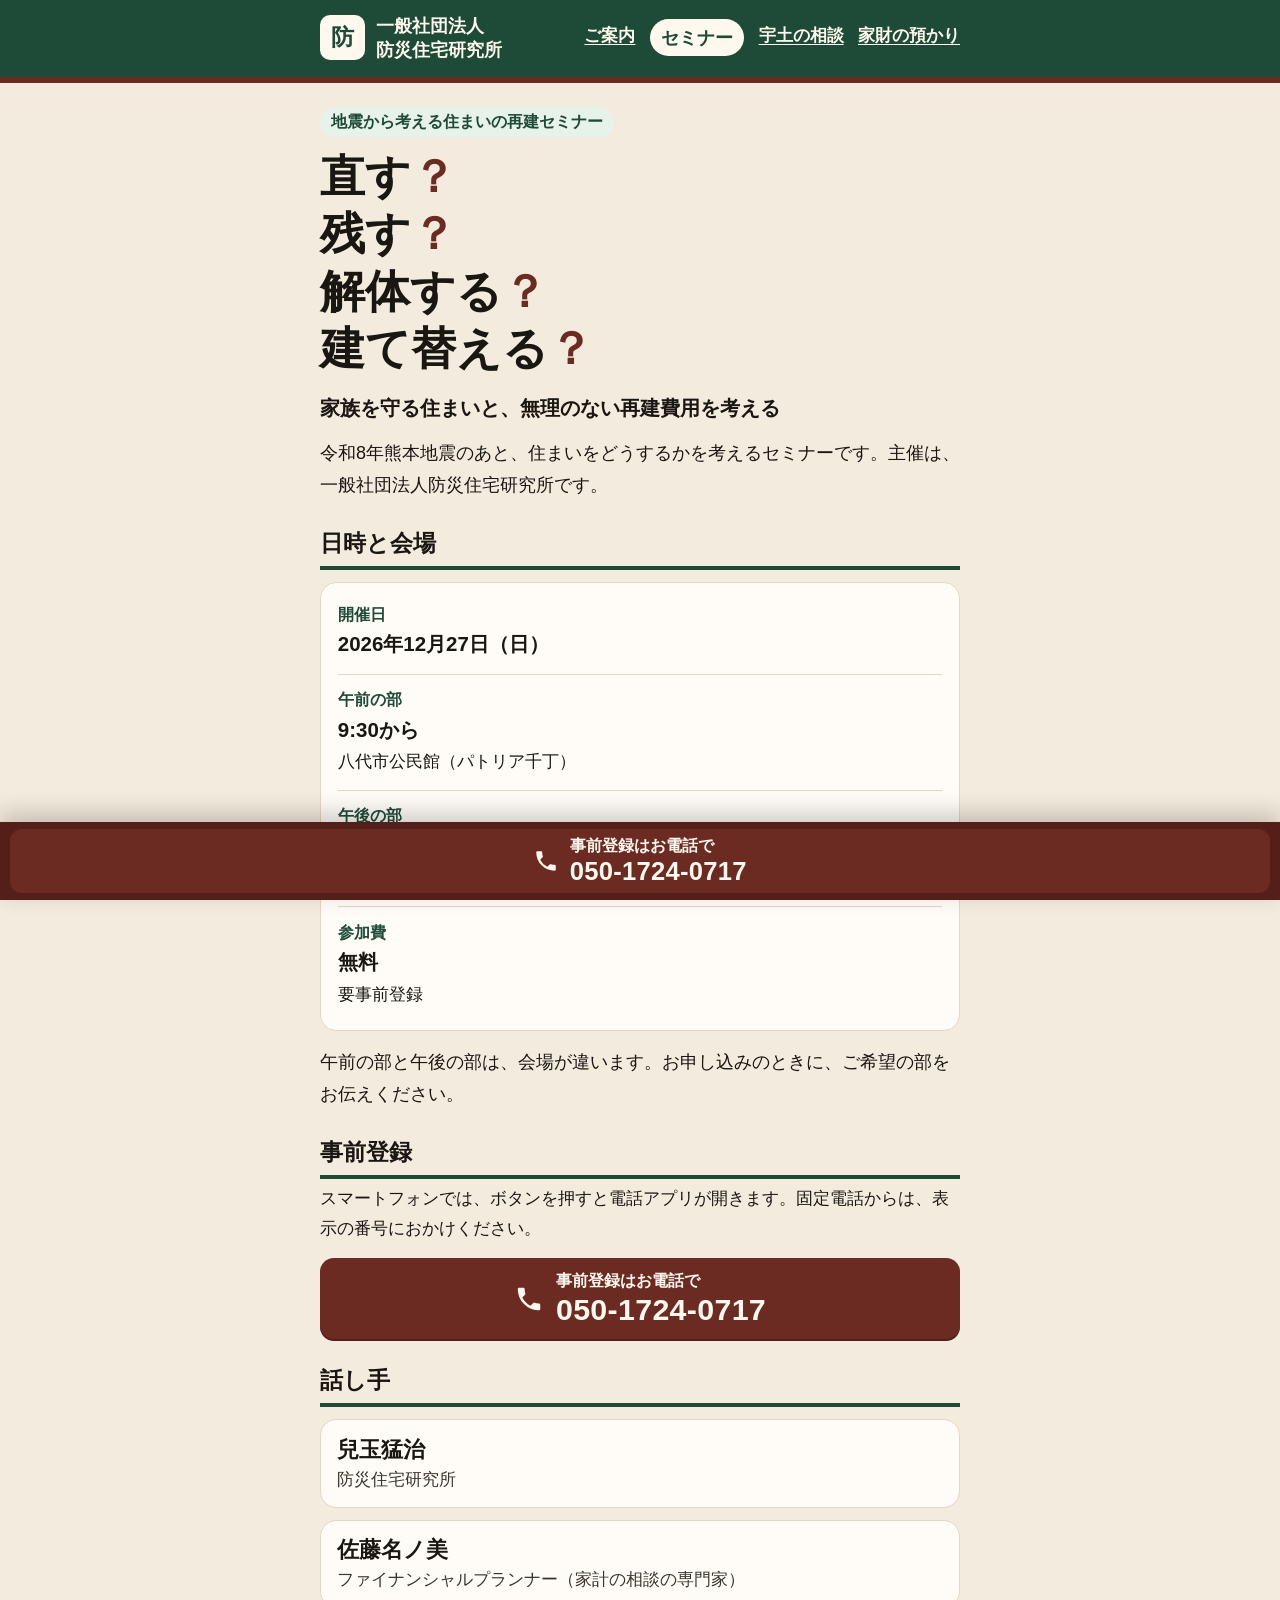
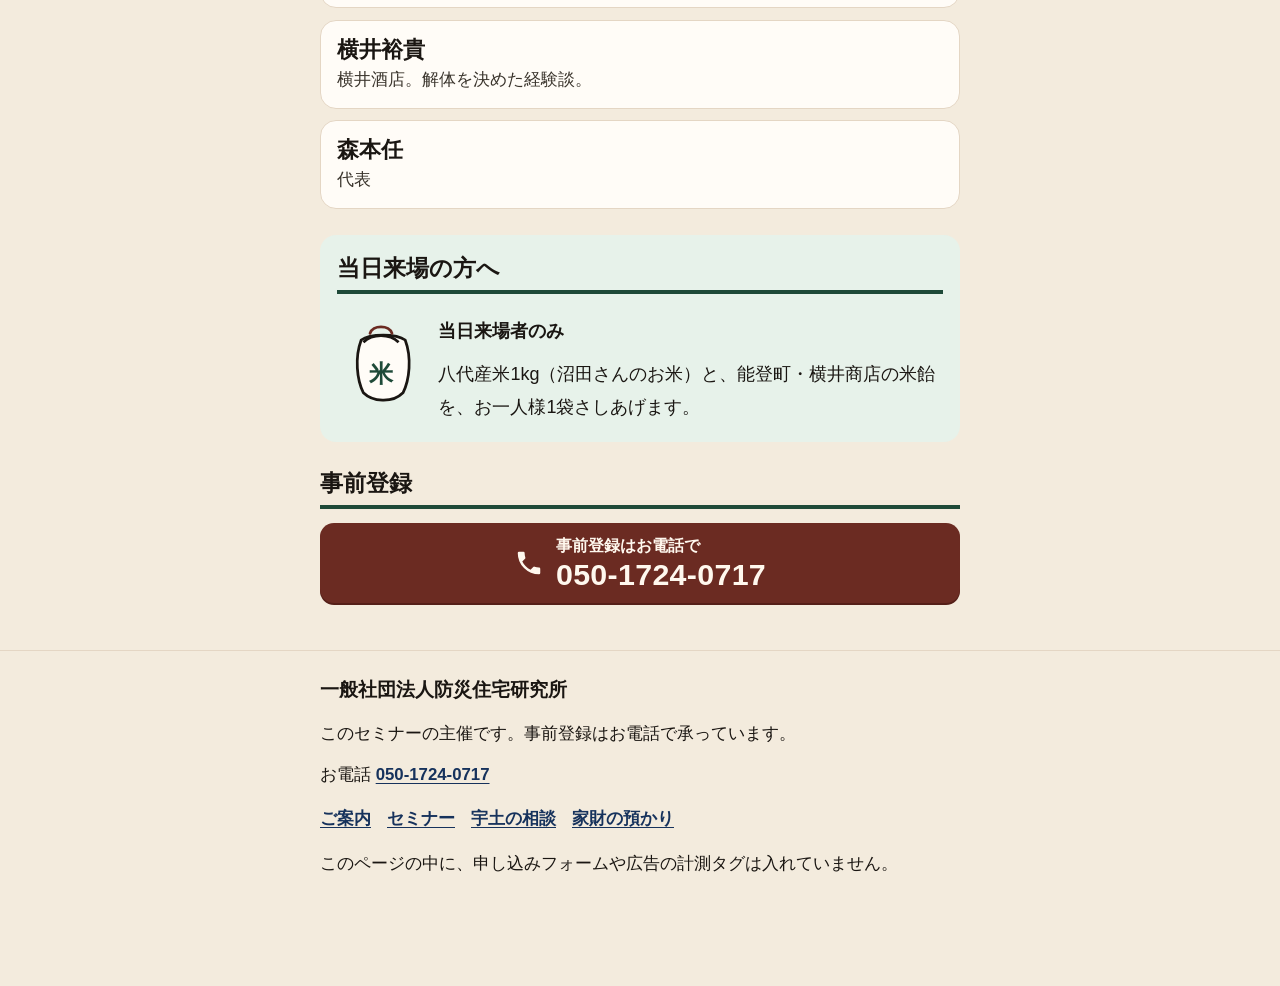
==== lp/seminar/index.html @ 8f3068ab "Add seminar venues and optional form links The December 27 seminar now lists the morning and afterno" ====
<!DOCTYPE html>
<html lang="ja">
<head>
  <meta charset="utf-8">
  <meta name="viewport" content="width=device-width, initial-scale=1">
  <meta name="format-detection" content="telephone=no, email=no, address=no">
  <meta name="robots" content="index, follow">
  <meta name="theme-color" content="#1E4A38">
  <meta name="description" content="2026年12月27日（日）。午前の部は9:30から八代市公民館（パトリア千丁）、午後の部は13:30から鏡文化センター。参加費無料・要事前登録。050-1724-0717。主催は一般社団法人防災住宅研究所。">
  <meta name="geo.region" content="JP-43">
  <meta name="geo.placename" content="熊本県">
  <title>地震から考える住まいの再建セミナー｜一般社団法人防災住宅研究所</title>
  <link rel="canonical" href="https://morimoto811-alt.github.io/-/seminar/">
  <meta property="og:locale" content="ja_JP">
  <meta property="og:type" content="website">
  <meta property="og:site_name" content="一般社団法人防災住宅研究所">
  <meta property="og:title" content="地震から考える住まいの再建セミナー">
  <meta property="og:description" content="2026年12月27日（日）。午前の部は9:30から八代市公民館（パトリア千丁）、午後の部は13:30から鏡文化センター。参加費無料・要事前登録。050-1724-0717。主催は一般社団法人防災住宅研究所。">
  <meta property="og:url" content="https://morimoto811-alt.github.io/-/seminar/">
  <meta property="og:image" content="https://morimoto811-alt.github.io/-/assets/og-seminar.png">
  <meta property="og:image:width" content="1200">
  <meta property="og:image:height" content="630">
  <meta property="og:image:alt" content="住まいの再建セミナー。直す、残す、解体する、建て替える。2026年12月27日（日）。電話 050-1724-0717">
  <meta name="twitter:card" content="summary_large_image">
  <meta name="twitter:title" content="地震から考える住まいの再建セミナー">
  <meta name="twitter:description" content="2026年12月27日（日）。午前9:30から八代市公民館（パトリア千丁）、午後13:30から鏡文化センター。参加費無料・要事前登録。">
  <meta name="twitter:image" content="https://morimoto811-alt.github.io/-/assets/og-seminar.png">
  <link rel="icon" href="../assets/favicon.svg" type="image/svg+xml">
  <link rel="apple-touch-icon" href="../assets/apple-touch.png">
  <link rel="stylesheet" href="../assets/style.css?v=3">
</head>
<body data-form="seminar">
  <a class="skip" href="#main">本文へ</a>
  <header class="site-header">
    <div class="wrap header-inner">
      <a class="brand brand-institute" href="./">
        <span class="brand-mark" aria-hidden="true">防</span>
        <span class="brand-text">
          <span class="brand-name">一般社団法人<br>防災住宅研究所</span>
        </span>
      </a>
      <nav aria-label="ページ">
        <ul class="nav-list" role="list">
          <li><a href="../">ご案内</a></li>
          <li><span aria-current="page">セミナー</span></li>
          <li><a href="../uto/">宇土の相談</a></li>
          <li><a href="../storage/">家財の預かり</a></li>
        </ul>
      </nav>
    </div>
  </header>

  <main id="main">
    <div class="wrap">
      <div class="page-hero">
        <p class="kicker">地震から考える住まいの再建セミナー</p>
        <h1 class="questions">
          <span>直す<span class="q">？</span></span>
          <span>残す<span class="q">？</span></span>
          <span>解体する<span class="q">？</span></span>
          <span>建て替える<span class="q">？</span></span>
        </h1>
        <p class="lead">家族を守る住まいと、無理のない再建費用を考える</p>
        <p>令和8年熊本地震のあと、住まいをどうするかを考えるセミナーです。主催は、<span class="keep">一般社団法人防災住宅研究所</span>です。</p>
      </div>

      <section aria-labelledby="when-title">
        <h2 id="when-title">日時と会場</h2>
        <div class="panel">
          <dl class="facts">
            <div>
              <dt>開催日</dt>
              <dd>2026年12月27日（日）</dd>
            </div>
            <div>
              <dt>午前の部</dt>
              <dd><span class="keep">9:30から</span><span class="note">八代市公民館（パトリア千丁）</span></dd>
            </div>
            <div>
              <dt>午後の部</dt>
              <dd><span class="keep">13:30から</span><span class="note">鏡文化センター</span></dd>
            </div>
            <div>
              <dt>参加費</dt>
              <dd>無料<span class="note">要事前登録</span></dd>
            </div>
          </dl>
        </div>
        <p>午前の部と午後の部は、会場が違います。お申し込みのときに、ご希望の部をお伝えください。</p>
      </section>

      <section class="cta" aria-labelledby="call-title">
        <h2 id="call-title">事前登録</h2>
        <p class="dial-help">スマートフォンでは、ボタンを押すと電話アプリが開きます。固定電話からは、表示の番号におかけください。</p>
        <div class="cta-actions">
          <a class="call-btn" href="tel:05017240717">
            <svg class="phone-icon" viewBox="0 0 24 24" width="30" height="30" aria-hidden="true" focusable="false">
              <path fill="currentColor" d="M6.62 10.79a15.05 15.05 0 0 0 6.59 6.59l2.2-2.2a1 1 0 0 1 1.01-.24 11.36 11.36 0 0 0 3.58.57 1 1 0 0 1 1 1V20a1 1 0 0 1-1 1A17 17 0 0 1 3 4a1 1 0 0 1 1-1h3.5a1 1 0 0 1 1 1c0 1.25.2 2.45.57 3.57a1 1 0 0 1-.25 1.02l-2.2 2.2z"/>
            </svg>
            <span class="call-btn-text">
              <span class="call-btn-kicker">事前登録はお電話で</span>
              <span class="call-btn-number">050-1724-0717</span>
            </span>
          </a>
          <a class="form-btn" data-form-link hidden href="">フォームで申し込む<span class="visually-hidden">（新しいタブで開きます）</span></a>
        </div>
      </section>

      <section aria-labelledby="speakers-title">
        <h2 id="speakers-title">話し手</h2>
        <ul class="people">
          <li>
            <span class="name">兒玉猛治</span>
            <span class="role">防災住宅研究所</span>
          </li>
          <li>
            <span class="name">佐藤名ノ美</span>
            <span class="role">ファイナンシャルプランナー（家計の相談の専門家）</span>
          </li>
          <li>
            <span class="name">横井裕貴</span>
            <span class="role">横井酒店。解体を決めた経験談。</span>
          </li>
          <li>
            <span class="name">森本任</span>
            <span class="role">代表</span>
          </li>
        </ul>
      </section>

      <section class="gift" aria-labelledby="gift-title">
        <h2 id="gift-title">当日来場の方へ</h2>
        <div class="gift-row">
          <svg class="pict" viewBox="0 0 80 96" aria-hidden="true" focusable="false">
            <path d="M22 30c-6 16-4 36 2 48 8 8 26 10 36 0 6-12 8-32 2-48-8-6-32-6-40 0z" fill="#FFFCF7" stroke="#1A1612" stroke-width="2.5"/>
            <path d="M24 32c8-8 24-8 32 0" fill="none" stroke="#1A1612" stroke-width="2.5"/>
            <path d="M30 24c2-8 18-8 20 0" fill="none" stroke="#6B2B22" stroke-width="2.5" stroke-linecap="round"/>
            <text x="40" y="68" text-anchor="middle" font-size="22" font-weight="700" fill="#1E4A38">米</text>
          </svg>
          <div>
            <p class="gift-limit">当日来場者のみ</p>
            <p>八代産米1kg（沼田さんのお米）と、能登町・横井商店の米飴を、<span class="keep">お一人様1袋</span>さしあげます。</p>
          </div>
        </div>
      </section>

      <section class="cta" aria-labelledby="call-title-2">
        <h2 id="call-title-2">事前登録</h2>
        <div class="cta-actions">
          <a class="call-btn" href="tel:05017240717">
            <svg class="phone-icon" viewBox="0 0 24 24" width="30" height="30" aria-hidden="true" focusable="false">
              <path fill="currentColor" d="M6.62 10.79a15.05 15.05 0 0 0 6.59 6.59l2.2-2.2a1 1 0 0 1 1.01-.24 11.36 11.36 0 0 0 3.58.57 1 1 0 0 1 1 1V20a1 1 0 0 1-1 1A17 17 0 0 1 3 4a1 1 0 0 1 1-1h3.5a1 1 0 0 1 1 1c0 1.25.2 2.45.57 3.57a1 1 0 0 1-.25 1.02l-2.2 2.2z"/>
            </svg>
            <span class="call-btn-text">
              <span class="call-btn-kicker">事前登録はお電話で</span>
              <span class="call-btn-number">050-1724-0717</span>
            </span>
          </a>
          <a class="form-btn" data-form-link hidden href="">フォームで申し込む<span class="visually-hidden">（新しいタブで開きます）</span></a>
        </div>
      </section>
    </div>
  </main>

  <footer class="site-footer">
    <div class="wrap">
      <p class="footer-name">一般社団法人防災住宅研究所</p>
      <p>このセミナーの主催です。事前登録はお電話で承っています。</p>
      <p>お電話 <a class="num" href="tel:05017240717">050-1724-0717</a></p>
      <ul class="footer-nav" role="list">
        <li><a href="../">ご案内</a></li>
        <li><a href="./">セミナー</a></li>
        <li><a href="../uto/">宇土の相談</a></li>
        <li><a href="../storage/">家財の預かり</a></li>
      </ul>
      <p class="footer-meta">このページの中に、申し込みフォームや広告の計測タグは入れていません。</p>
    </div>
  </footer>

  <div class="sticky-call">
    <a class="sticky-phone" href="tel:05017240717">
      <svg class="phone-icon" viewBox="0 0 24 24" width="26" height="26" aria-hidden="true" focusable="false">
        <path fill="currentColor" d="M6.62 10.79a15.05 15.05 0 0 0 6.59 6.59l2.2-2.2a1 1 0 0 1 1.01-.24 11.36 11.36 0 0 0 3.58.57 1 1 0 0 1 1 1V20a1 1 0 0 1-1 1A17 17 0 0 1 3 4a1 1 0 0 1 1-1h3.5a1 1 0 0 1 1 1c0 1.25.2 2.45.57 3.57a1 1 0 0 1-.25 1.02l-2.2 2.2z"/>
      </svg>
      <span>
        <span class="sticky-kicker">事前登録はお電話で</span>
        <span class="sticky-num">050-1724-0717</span>
      </span>
    </a>
    <a class="form-btn" data-form-link hidden href="">フォームで申し込む<span class="visually-hidden">（新しいタブで開きます）</span></a>
  </div>
  <script src="../config.js"></script>
  <script src="../assets/form-button.js"></script>
</body>
</html>
---- lp/assets/style.css ----
/* 森本 — shared styles for the housing-rebuild landing pages.
   Mobile first, large type, high contrast. No webfonts. */

:root {
  color-scheme: light;
  --ink: #1a1612;
  --ink-soft: #3a342c;
  --paper: #f3ebdd;
  --card: #fffcf7;
  --line: #e4d6c4;
  --forest: #1e4a38;
  --forest-soft: #e7f2ea;
  --brick: #6b2b22;
  --brick-deep: #541f18;
  --cream: #fff8ee;
  --notice: #fff4dc;
  --notice-line: #6b4a16;
  --link: #16325c;
  --focus: #1a1612;
  --focus-on-dark: #ffe08a;
  --font: "Hiragino Sans", "Hiragino Kaku Gothic ProN", "Noto Sans JP", "Yu Gothic Medium", "YuGothic", "Meiryo", sans-serif;
  --wrap: 40rem;
  --sticky-space: 6.25rem;
}

*,
*::before,
*::after {
  box-sizing: border-box;
}

html {
  -webkit-text-size-adjust: 100%;
}

body {
  margin: 0;
  background: var(--paper);
  color: var(--ink);
  font-family: var(--font);
  font-size: 1.125rem;
  line-height: 1.8;
  line-break: strict;
  padding-bottom: calc(var(--sticky-space) + env(safe-area-inset-bottom, 0px));
}

img,
svg {
  max-width: 100%;
  height: auto;
}

p,
h1,
h2,
ul,
ol,
dl,
figure {
  margin: 0;
}

p + p {
  margin-top: 0.7rem;
}

a {
  color: var(--link);
  text-underline-offset: 0.18em;
}

a:visited {
  color: var(--link);
}

:focus-visible {
  outline: 3px solid var(--focus);
  outline-offset: 3px;
}

.skip {
  position: absolute;
  left: 0.6rem;
  top: 0.5rem;
  transform: translateY(-200%);
  background: var(--card);
  color: var(--ink);
  font-weight: 800;
  padding: 0.45rem 0.8rem;
  z-index: 50;
}

.skip:focus {
  transform: none;
}

.wrap {
  width: min(var(--wrap), calc(100% - 2.25rem));
  margin-inline: auto;
}

.site-header {
  background: var(--forest);
  color: var(--cream);
  border-bottom: 6px solid var(--brick);
  padding: 0.85rem 0 0.95rem;
}

.site-header :focus-visible,
.sticky-call :focus-visible {
  outline-color: var(--focus-on-dark);
}

.header-inner {
  display: flex;
  flex-direction: column;
  gap: 0.75rem;
}

.brand {
  display: flex;
  align-items: center;
  gap: 0.7rem;
  color: var(--cream);
  text-decoration: none;
  width: fit-content;
}

.brand:visited {
  color: var(--cream);
}

.brand-mark {
  width: 2.8rem;
  height: 2.8rem;
  display: grid;
  place-items: center;
  flex: none;
  background: var(--cream);
  color: var(--forest);
  font-weight: 800;
  font-size: 1.45rem;
  line-height: 1;
  border-radius: 10px;
}

.brand-name {
  display: block;
  font-size: 1.45rem;
  font-weight: 800;
  line-height: 1.15;
}

.brand-institute .brand-name {
  font-size: 1.12rem;
  line-height: 1.35;
}

.brand-sub {
  display: block;
  font-size: 1rem;
  font-weight: 500;
  line-height: 1.35;
}

.nav-list {
  display: flex;
  flex-wrap: wrap;
  gap: 0.45rem 0.9rem;
  list-style: none;
  margin: 0;
  padding: 0;
}

.nav-list a {
  color: var(--cream);
  font-weight: 700;
  font-size: 1.05rem;
}

.nav-list a:visited {
  color: var(--cream);
}

.nav-list [aria-current="page"] {
  display: inline-block;
  background: var(--cream);
  color: var(--forest);
  font-weight: 800;
  text-decoration: none;
  border-radius: 999px;
  padding: 0.15rem 0.7rem;
}

main {
  padding: 1.35rem 0 0.5rem;
}

main .wrap > * + * {
  margin-top: 1.65rem;
}

.kicker {
  display: inline-block;
  margin: 0 0 0.7rem;
  padding: 0.2rem 0.7rem;
  background: var(--forest-soft);
  color: var(--forest);
  font-weight: 800;
  font-size: 1rem;
  line-height: 1.5;
  border-radius: 999px;
}

h1 {
  font-size: clamp(1.85rem, 8vw, 2.45rem);
  line-height: 1.35;
  font-weight: 800;
  letter-spacing: 0;
}

.questions {
  font-size: clamp(2.05rem, 9vw, 2.8rem);
  line-height: 1.28;
}

.questions > span {
  display: block;
}

.q {
  color: var(--brick);
}

.keep {
  white-space: nowrap;
}

.lead {
  margin-top: 0.85rem;
  font-size: 1.28rem;
  font-weight: 700;
  line-height: 1.7;
}

h2 {
  font-size: 1.42rem;
  line-height: 1.4;
  font-weight: 800;
  margin: 0 0 0.8rem;
  padding-bottom: 0.35rem;
  border-bottom: 4px solid var(--forest);
}

.panel,
.campaign,
.people li,
.door {
  background: var(--card);
  border: 1px solid var(--line);
  border-radius: 16px;
}

.panel {
  padding: 0.35rem 1.05rem 0.45rem;
}

.panel + p,
.points + p {
  margin-top: 0.95rem;
}

.facts > div {
  padding: 0.85rem 0;
  border-top: 1px solid var(--line);
}

.facts > div:first-child {
  border-top: 0;
}

.facts dt {
  font-size: 1rem;
  font-weight: 800;
  color: var(--forest);
  line-height: 1.45;
}

.facts dd {
  margin: 0.15rem 0 0;
  font-size: 1.28rem;
  font-weight: 700;
  line-height: 1.55;
}

.note {
  display: block;
  margin-top: 0.25rem;
  font-size: 1.05rem;
  font-weight: 500;
  color: var(--ink);
  line-height: 1.6;
}

.notice {
  background: var(--notice);
  border: 3px solid var(--notice-line);
  border-radius: 14px;
  padding: 0.9rem 1rem 1rem;
  color: var(--ink);
}

.notice p {
  font-weight: 700;
  font-size: 1.12rem;
  line-height: 1.7;
}

.notice-label {
  font-size: 1.18rem;
  font-weight: 800;
}

.campaign {
  border: 2px solid var(--forest);
  padding: 1.1rem 1.05rem 1.05rem;
}

.campaign h2 {
  margin-bottom: 0.7rem;
}

.campaign-lead {
  font-size: 1.18rem;
  font-weight: 700;
}

.campaign-figure {
  margin: 0.55rem 0 0.9rem;
  font-size: clamp(1.85rem, 7.5vw, 2.35rem);
  font-weight: 800;
  line-height: 1.25;
}

.campaign-figure span {
  display: block;
  margin-top: 0.15rem;
  font-size: 1.3rem;
  line-height: 1.4;
}

.points {
  list-style: none;
  padding: 0;
  background: var(--card);
  border: 1px solid var(--line);
  border-radius: 16px;
  overflow: hidden;
}

.points li {
  padding: 0.95rem 1rem;
  font-size: 1.18rem;
  font-weight: 700;
  line-height: 1.55;
  border-bottom: 1px solid var(--line);
}

.points li:last-child {
  border-bottom: 0;
}

.people {
  list-style: none;
  padding: 0;
}

.people li + li {
  margin-top: 0.7rem;
}

.people li {
  padding: 0.9rem 1rem;
}

.name {
  display: block;
  font-size: 1.35rem;
  font-weight: 800;
  line-height: 1.4;
}

.role {
  display: block;
  margin-top: 0.12rem;
  font-size: 1.05rem;
  font-weight: 500;
  color: var(--ink-soft);
  line-height: 1.55;
}

.gift {
  background: var(--forest-soft);
  border-radius: 16px;
  padding: 1.1rem 1.05rem 1.15rem;
}

.gift h2 {
  border-bottom-color: var(--forest);
}

.gift-row {
  display: flex;
  gap: 0.85rem;
  align-items: flex-start;
}

.pict {
  width: 5.5rem;
  height: auto;
  flex: none;
  display: block;
}

.gift-limit {
  margin-top: 0.45rem;
  font-weight: 800;
  font-size: 1.15rem;
}

.photo {
  margin: 0.95rem 0 0;
}

.photo img {
  display: block;
  width: 100%;
  height: auto;
  border-radius: 14px;
  border: 1px solid var(--line);
}

.photo figcaption {
  margin-top: 0.55rem;
  font-size: 1.08rem;
  font-weight: 700;
  line-height: 1.65;
}

.cta h2 {
  margin-bottom: 0.35rem;
}

.dial-help {
  font-size: 1.05rem;
}

.call-btn {
  display: flex;
  align-items: center;
  justify-content: center;
  gap: 0.75rem;
  width: 100%;
  min-height: 4.8rem;
  margin-top: 0.85rem;
  padding: 0.75rem 1rem;
  border-radius: 14px;
  background: var(--brick);
  color: var(--cream);
  text-decoration: none;
  box-shadow: 0 2px 0 var(--brick-deep);
}

.call-btn:visited,
.sticky-call a:not(.form-btn):visited {
  color: var(--cream);
}

.call-btn:hover,
.sticky-call a:not(.form-btn):hover {
  background: var(--brick-deep);
}

.call-btn-text {
  text-align: left;
}

.call-btn-kicker,
.sticky-kicker {
  display: block;
  font-size: 1rem;
  font-weight: 700;
  line-height: 1.35;
}

.call-btn-number,
.sticky-num {
  display: block;
  font-weight: 800;
  letter-spacing: 0.01em;
  white-space: nowrap;
  line-height: 1.15;
}

.call-btn-number {
  font-size: clamp(1.45rem, 6.2vw, 1.9rem);
}

.phone-icon {
  flex: none;
}

.cta-actions {
  display: grid;
  gap: 0.7rem;
  margin-top: 0.85rem;
}

.cta-actions .call-btn {
  margin-top: 0;
}

.form-btn {
  display: flex;
  align-items: center;
  justify-content: center;
  width: 100%;
  min-height: 4.8rem;
  padding: 0.75rem 1rem;
  border: 3px solid var(--forest);
  border-radius: 14px;
  background: var(--card);
  color: var(--forest);
  font-size: 1.2rem;
  font-weight: 800;
  line-height: 1.4;
  text-align: center;
  text-decoration: none;
}

.form-btn:visited {
  color: var(--forest);
}

.form-btn:hover {
  background: var(--forest-soft);
}

.form-btn[hidden] {
  display: none !important;
}

.visually-hidden {
  position: absolute;
  width: 1px;
  height: 1px;
  padding: 0;
  margin: -1px;
  overflow: hidden;
  clip: rect(0, 0, 0, 0);
  white-space: nowrap;
  border: 0;
}

body.has-form {
  --sticky-space: 10.5rem;
}

.doors {
  display: grid;
  gap: 0.85rem;
}

.door {
  display: block;
  padding: 1.05rem 1.05rem 1rem;
  text-decoration: none;
  color: var(--ink);
  border-width: 2px;
}

.door:visited {
  color: var(--ink);
}

.door:hover,
.door:active {
  border-color: var(--forest);
}

.door-kicker {
  display: inline-block;
  color: var(--forest);
  font-weight: 800;
  font-size: 1rem;
}

.door-title {
  display: block;
  margin-top: 0.25rem;
  font-size: 1.32rem;
  font-weight: 800;
  line-height: 1.45;
}

.door-text {
  display: block;
  margin-top: 0.35rem;
  font-size: 1.08rem;
  font-weight: 500;
  line-height: 1.65;
}

.door-more {
  display: inline-block;
  margin-top: 0.75rem;
  color: var(--link);
  font-weight: 800;
  text-decoration: underline;
  text-underline-offset: 0.18em;
}

.site-footer {
  margin-top: 2.4rem;
  padding: 1.4rem 0 0.4rem;
  border-top: 1px solid var(--line);
  font-size: 1.05rem;
}

.footer-name {
  font-size: 1.2rem;
  font-weight: 800;
}

.footer-nav {
  display: flex;
  flex-wrap: wrap;
  gap: 0.4rem 1rem;
  list-style: none;
  padding: 0.85rem 0 0;
  margin: 0;
  font-weight: 700;
}

.footer-meta {
  margin-top: 0.9rem;
  color: var(--ink);
}

.num {
  white-space: nowrap;
  font-weight: 800;
}

.sticky-call {
  position: fixed;
  left: 0;
  right: 0;
  bottom: 0;
  z-index: 30;
  display: grid;
  gap: 0.45rem;
  background: var(--brick-deep);
  padding: 0.45rem 0.65rem calc(0.45rem + env(safe-area-inset-bottom, 0px));
  box-shadow: 0 -8px 22px rgba(26, 22, 18, 0.22);
}

.sticky-call a:not(.form-btn) {
  display: flex;
  align-items: center;
  justify-content: center;
  gap: 0.65rem;
  min-height: 3.5rem;
  padding: 0.4rem 0.75rem;
  border-radius: 12px;
  background: var(--brick);
  color: var(--cream);
  text-decoration: none;
}

.sticky-call .form-btn {
  min-height: 3.2rem;
  background: var(--cream);
  color: var(--forest);
}

.sticky-num {
  font-size: clamp(1.28rem, 5.5vw, 1.6rem);
}

@media (min-width: 48rem) {
  .header-inner {
    flex-direction: row;
    align-items: center;
    justify-content: space-between;
  }

  .nav-list {
    justify-content: flex-end;
    max-width: 28rem;
  }

  body.has-form .cta-actions {
    grid-template-columns: 1fr 1fr;
    align-items: stretch;
  }
}

@media (forced-colors: active) {
  .call-btn,
  .sticky-call a,
  .brand-mark,
  .notice,
  .campaign,
  .door {
    border: 2px solid ButtonText;
  }
}

@media print {
  body {
    padding-bottom: 0;
    background: #fff;
    color: #000;
  }

  .sticky-call,
  .skip {
    display: none !important;
  }

  .site-header {
    background: #fff;
    color: #000;
    border-bottom: 2px solid #000;
  }

  .site-header a,
  .site-header a:visited,
  .brand,
  .brand:visited,
  .brand-name,
  .brand-sub,
  .nav-list a,
  .nav-list a:visited {
    color: #000;
  }

  .brand-mark,
  .nav-list [aria-current="page"] {
    background: #fff;
    color: #000;
    border: 1px solid #000;
  }

  .call-btn,
  .call-btn:visited {
    background: #fff;
    color: #000;
    border: 2px solid #000;
    box-shadow: none;
  }

  .campaign,
  .notice,
  .gift,
  .panel,
  .people li,
  .photo,
  .door {
    break-inside: avoid;
  }
}
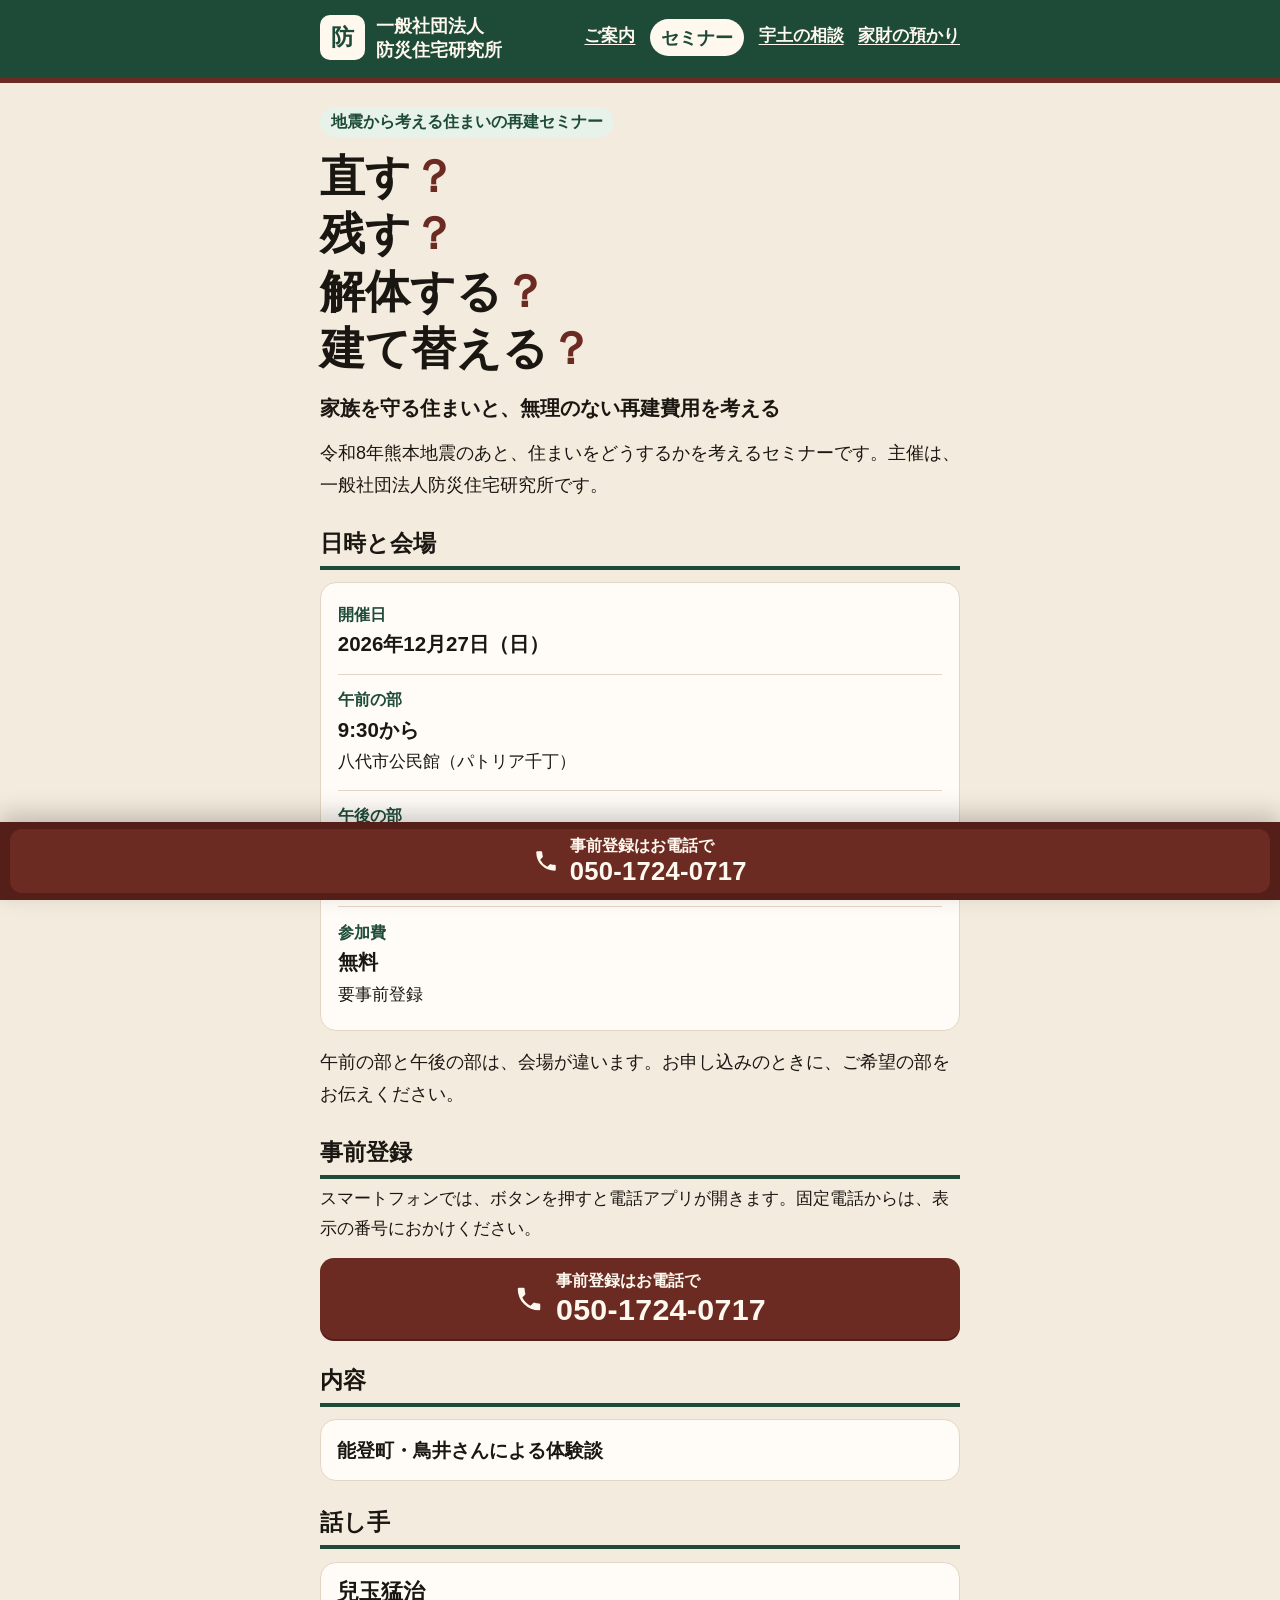
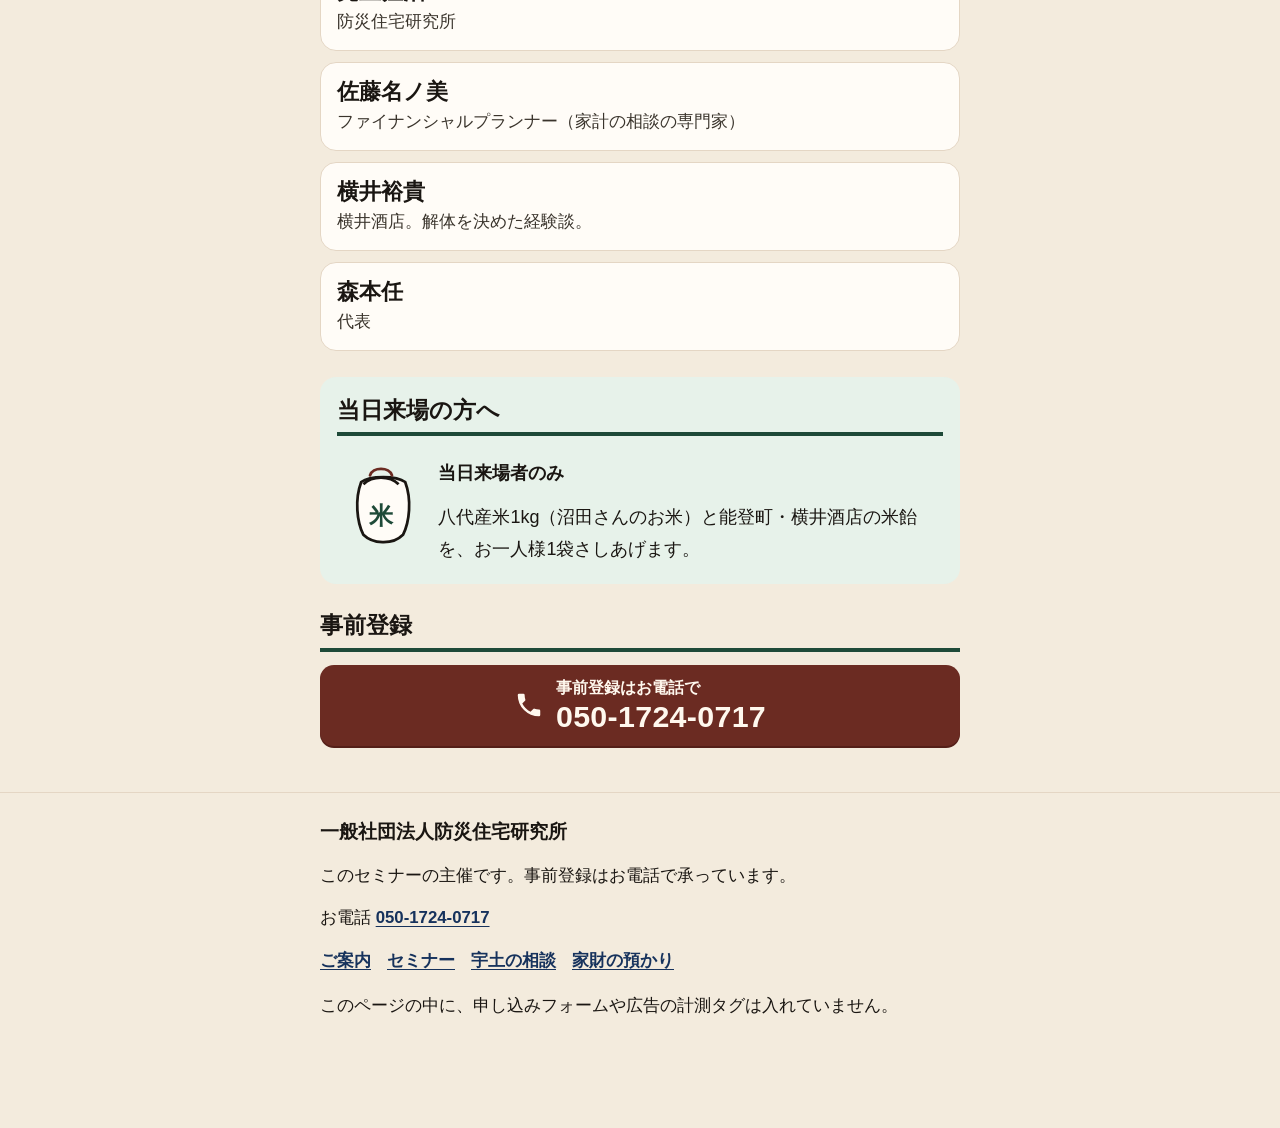
==== commit e44fd787: "Name Yokoi sake shop and add Torii's talk The seminar gift now says 横井酒店, and the program lists an e" ====
--- a/lp/seminar/index.html
+++ b/lp/seminar/index.html
@@ -106,6 +106,13 @@
         </div>
       </section>
 
+      <section aria-labelledby="program-title">
+        <h2 id="program-title">内容</h2>
+        <ul class="points">
+          <li>能登町・鳥井さんによる体験談</li>
+        </ul>
+      </section>
+
       <section aria-labelledby="speakers-title">
         <h2 id="speakers-title">話し手</h2>
         <ul class="people">
@@ -139,7 +146,7 @@
           </svg>
           <div>
             <p class="gift-limit">当日来場者のみ</p>
-            <p>八代産米1kg（沼田さんのお米）と、能登町・横井商店の米飴を、<span class="keep">お一人様1袋</span>さしあげます。</p>
+            <p>八代産米1kg（沼田さんのお米）と能登町・横井酒店の米飴を、<span class="keep">お一人様1袋</span>さしあげます。</p>
           </div>
         </div>
       </section>
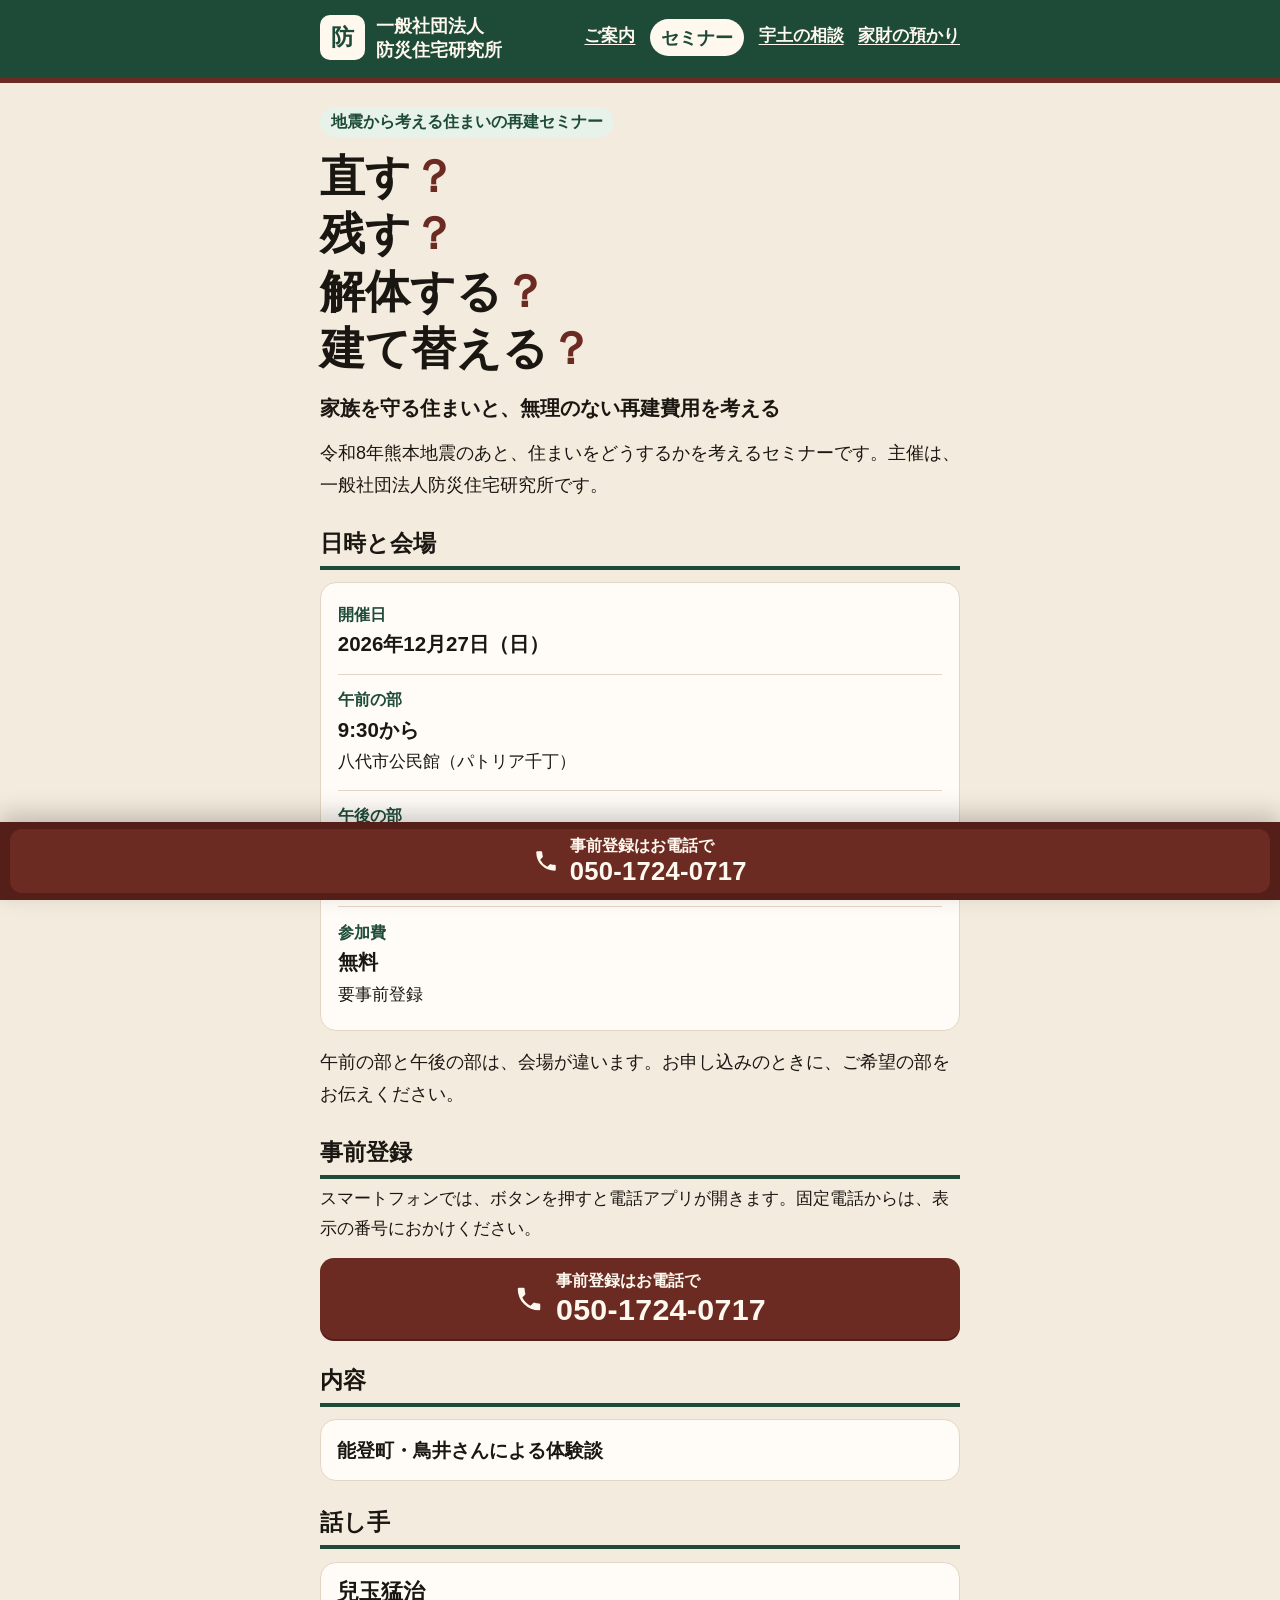
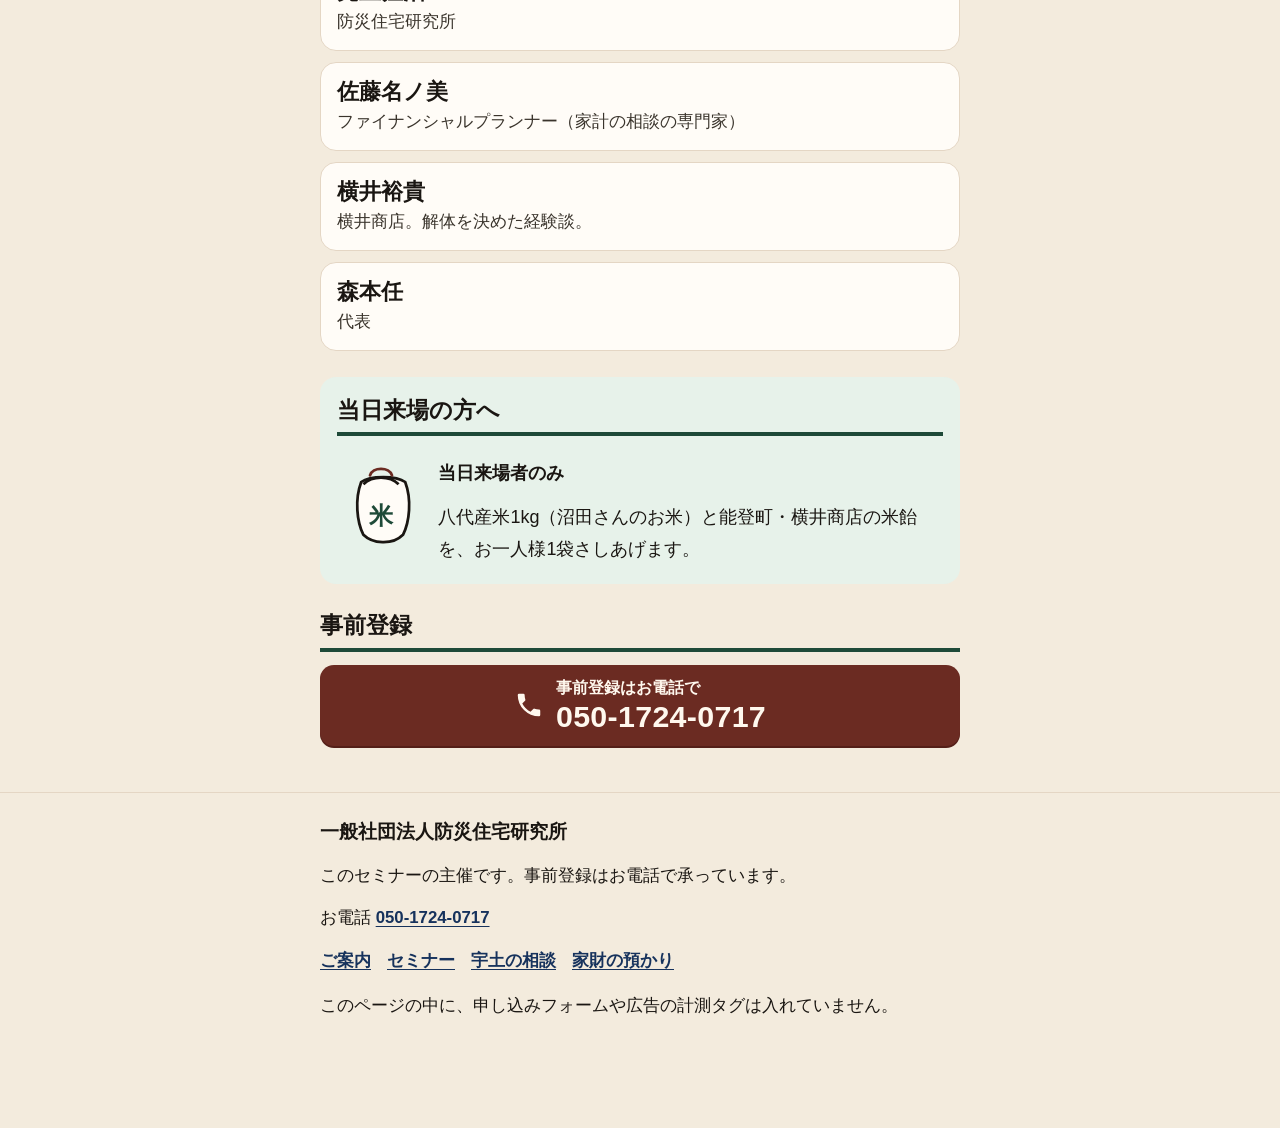
==== commit a8f9d065: "Correct the shop name to 横井商店 Replace every 横井酒店 in the landing pages, including the speaker affilia" ====
--- a/lp/seminar/index.html
+++ b/lp/seminar/index.html
@@ -126,7 +126,7 @@
           </li>
           <li>
             <span class="name">横井裕貴</span>
-            <span class="role">横井酒店。解体を決めた経験談。</span>
+            <span class="role">横井商店。解体を決めた経験談。</span>
           </li>
           <li>
             <span class="name">森本任</span>
@@ -146,7 +146,7 @@
           </svg>
           <div>
             <p class="gift-limit">当日来場者のみ</p>
-            <p>八代産米1kg（沼田さんのお米）と能登町・横井酒店の米飴を、<span class="keep">お一人様1袋</span>さしあげます。</p>
+            <p>八代産米1kg（沼田さんのお米）と能登町・横井商店の米飴を、<span class="keep">お一人様1袋</span>さしあげます。</p>
           </div>
         </div>
       </section>
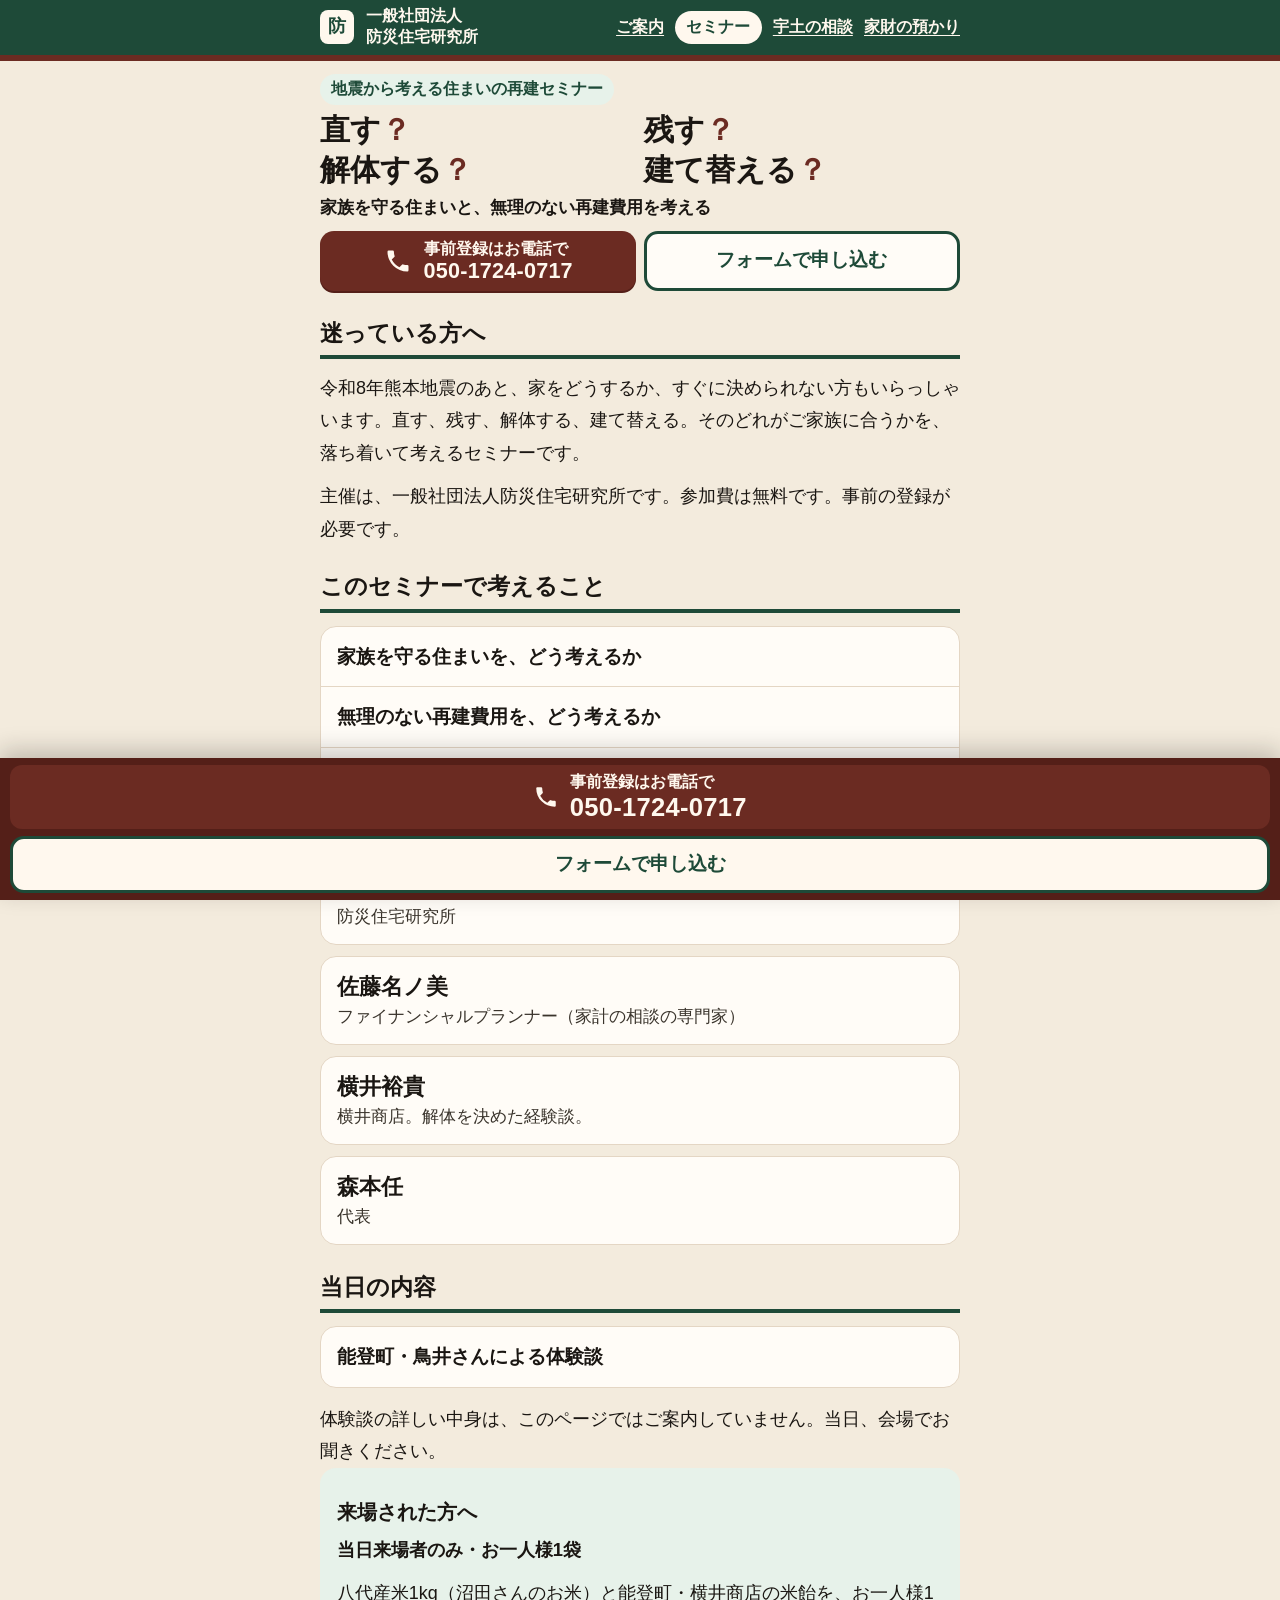
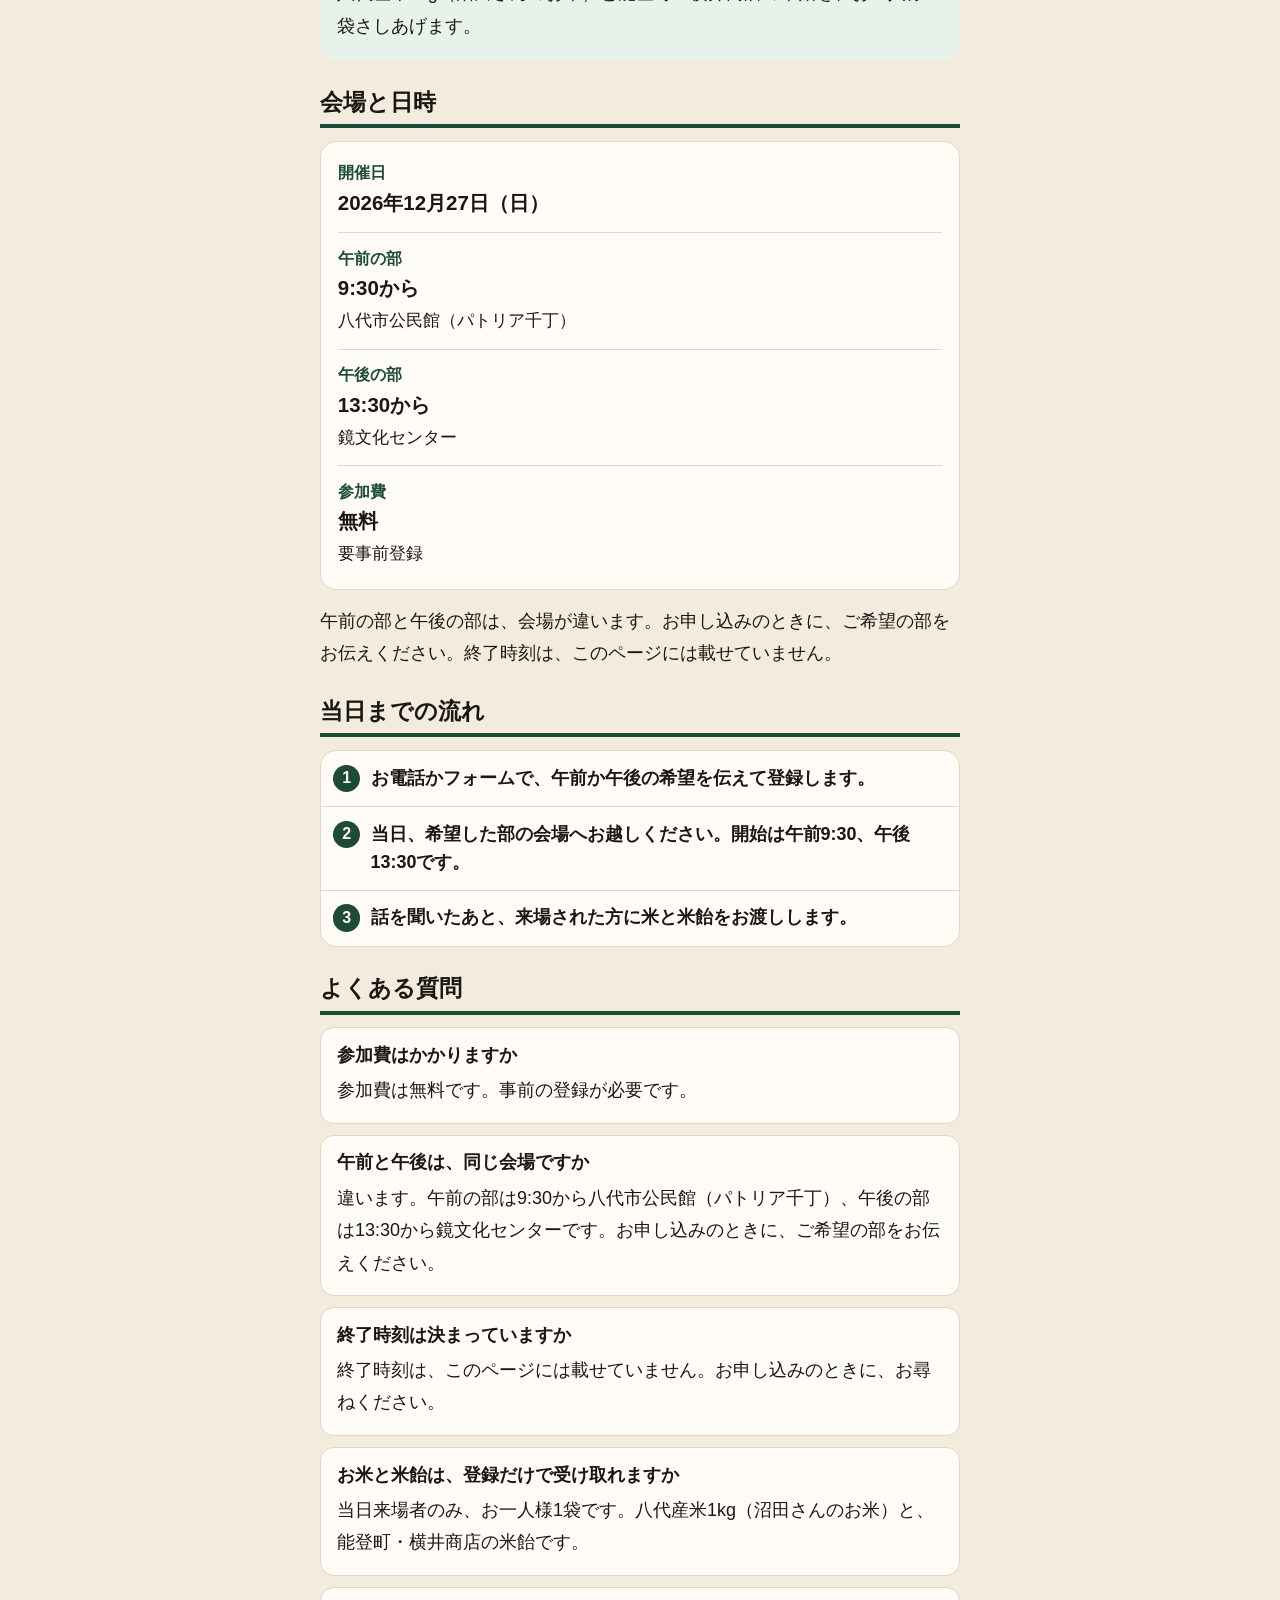
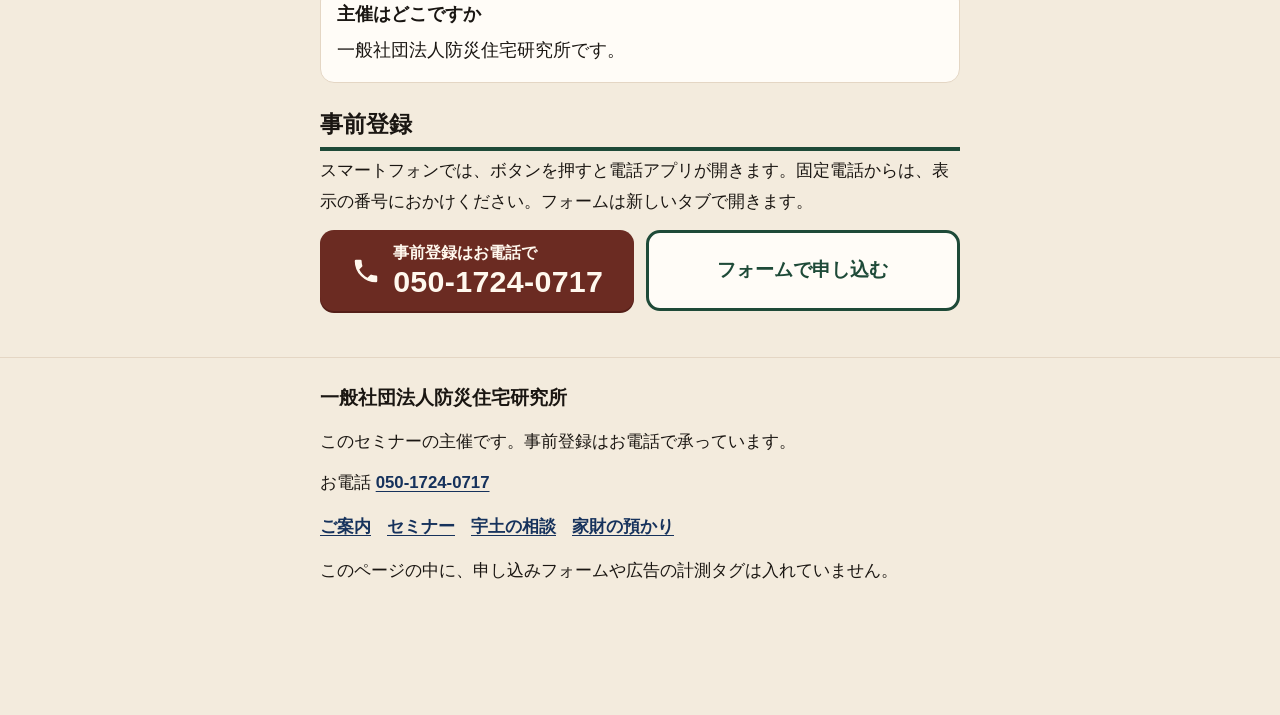
==== commit 87bd7829: "Restructure the three landing pages for a clearer first screen Put the headline, subcopy, and phone " ====
--- a/lp/seminar/index.html
+++ b/lp/seminar/index.html
@@ -27,9 +27,9 @@
   <meta name="twitter:image" content="https://morimoto811-alt.github.io/-/assets/og-seminar.png">
   <link rel="icon" href="../assets/favicon.svg" type="image/svg+xml">
   <link rel="apple-touch-icon" href="../assets/apple-touch.png">
-  <link rel="stylesheet" href="../assets/style.css?v=3">
+  <link rel="stylesheet" href="../assets/style.css?v=4">
 </head>
-<body data-form="seminar">
+<body class="page-lp" data-form="seminar">
   <a class="skip" href="#main">本文へ</a>
   <header class="site-header">
     <div class="wrap header-inner">
@@ -52,7 +52,7 @@
 
   <main id="main">
     <div class="wrap">
-      <div class="page-hero">
+      <div class="page-hero hero">
         <p class="kicker">地震から考える住まいの再建セミナー</p>
         <h1 class="questions">
           <span>直す<span class="q">？</span></span>
@@ -61,42 +61,9 @@
           <span>建て替える<span class="q">？</span></span>
         </h1>
         <p class="lead">家族を守る住まいと、無理のない再建費用を考える</p>
-        <p>令和8年熊本地震のあと、住まいをどうするかを考えるセミナーです。主催は、<span class="keep">一般社団法人防災住宅研究所</span>です。</p>
-      </div>
-
-      <section aria-labelledby="when-title">
-        <h2 id="when-title">日時と会場</h2>
-        <div class="panel">
-          <dl class="facts">
-            <div>
-              <dt>開催日</dt>
-              <dd>2026年12月27日（日）</dd>
-            </div>
-            <div>
-              <dt>午前の部</dt>
-              <dd><span class="keep">9:30から</span><span class="note">八代市公民館（パトリア千丁）</span></dd>
-            </div>
-            <div>
-              <dt>午後の部</dt>
-              <dd><span class="keep">13:30から</span><span class="note">鏡文化センター</span></dd>
-            </div>
-            <div>
-              <dt>参加費</dt>
-              <dd>無料<span class="note">要事前登録</span></dd>
-            </div>
-          </dl>
-        </div>
-        <p>午前の部と午後の部は、会場が違います。お申し込みのときに、ご希望の部をお伝えください。</p>
-      </section>
-
-      <section class="cta" aria-labelledby="call-title">
-        <h2 id="call-title">事前登録</h2>
-        <p class="dial-help">スマートフォンでは、ボタンを押すと電話アプリが開きます。固定電話からは、表示の番号におかけください。</p>
         <div class="cta-actions">
           <a class="call-btn" href="tel:05017240717">
-            <svg class="phone-icon" viewBox="0 0 24 24" width="30" height="30" aria-hidden="true" focusable="false">
-              <path fill="currentColor" d="M6.62 10.79a15.05 15.05 0 0 0 6.59 6.59l2.2-2.2a1 1 0 0 1 1.01-.24 11.36 11.36 0 0 0 3.58.57 1 1 0 0 1 1 1V20a1 1 0 0 1-1 1A17 17 0 0 1 3 4a1 1 0 0 1 1-1h3.5a1 1 0 0 1 1 1c0 1.25.2 2.45.57 3.57a1 1 0 0 1-.25 1.02l-2.2 2.2z"/>
-            </svg>
+            <svg class="phone-icon" viewBox="0 0 24 24" width="28" height="28" aria-hidden="true" focusable="false"><path fill="currentColor" d="M6.62 10.79a15.05 15.05 0 0 0 6.59 6.59l2.2-2.2a1 1 0 0 1 1.01-.24 11.36 11.36 0 0 0 3.58.57 1 1 0 0 1 1 1V20a1 1 0 0 1-1 1A17 17 0 0 1 3 4a1 1 0 0 1 1-1h3.5a1 1 0 0 1 1 1c0 1.25.2 2.45.57 3.57a1 1 0 0 1-.25 1.02l-2.2 2.2z"/></svg>
             <span class="call-btn-text">
               <span class="call-btn-kicker">事前登録はお電話で</span>
               <span class="call-btn-number">050-1724-0717</span>
@@ -104,60 +71,109 @@
           </a>
           <a class="form-btn" data-form-link hidden href="">フォームで申し込む<span class="visually-hidden">（新しいタブで開きます）</span></a>
         </div>
+      </div>
+
+      <section aria-labelledby="empathy-title">
+        <h2 id="empathy-title">迷っている方へ</h2>
+        <p>令和8年熊本地震のあと、家をどうするか、すぐに決められない方もいらっしゃいます。直す、残す、解体する、建て替える。そのどれがご家族に合うかを、落ち着いて考えるセミナーです。</p>
+        <p>主催は、<span class="keep">一般社団法人防災住宅研究所</span>です。参加費は無料です。事前の登録が必要です。</p>
+      </section>
+
+      <section aria-labelledby="answer-title">
+        <h2 id="answer-title">このセミナーで考えること</h2>
+        <ul class="points">
+          <li>家族を守る住まいを、どう考えるか</li>
+          <li>無理のない再建費用を、どう考えるか</li>
+          <li>直す、残す、解体する、建て替える、のどれが近いか</li>
+        </ul>
+        <p>話し手は、次の4名です。</p>
+        <ul class="people">
+          <li><span class="name">兒玉猛治</span><span class="role">防災住宅研究所</span></li>
+          <li><span class="name">佐藤名ノ美</span><span class="role">ファイナンシャルプランナー（家計の相談の専門家）</span></li>
+          <li><span class="name">横井裕貴</span><span class="role">横井商店。解体を決めた経験談。</span></li>
+          <li><span class="name">森本任</span><span class="role">代表</span></li>
+        </ul>
       </section>
 
       <section aria-labelledby="program-title">
-        <h2 id="program-title">内容</h2>
+        <h2 id="program-title">当日の内容</h2>
         <ul class="points">
           <li>能登町・鳥井さんによる体験談</li>
         </ul>
-      </section>
-
-      <section aria-labelledby="speakers-title">
-        <h2 id="speakers-title">話し手</h2>
-        <ul class="people">
-          <li>
-            <span class="name">兒玉猛治</span>
-            <span class="role">防災住宅研究所</span>
-          </li>
-          <li>
-            <span class="name">佐藤名ノ美</span>
-            <span class="role">ファイナンシャルプランナー（家計の相談の専門家）</span>
-          </li>
-          <li>
-            <span class="name">横井裕貴</span>
-            <span class="role">横井商店。解体を決めた経験談。</span>
-          </li>
-          <li>
-            <span class="name">森本任</span>
-            <span class="role">代表</span>
-          </li>
-        </ul>
-      </section>
-
-      <section class="gift" aria-labelledby="gift-title">
-        <h2 id="gift-title">当日来場の方へ</h2>
-        <div class="gift-row">
-          <svg class="pict" viewBox="0 0 80 96" aria-hidden="true" focusable="false">
-            <path d="M22 30c-6 16-4 36 2 48 8 8 26 10 36 0 6-12 8-32 2-48-8-6-32-6-40 0z" fill="#FFFCF7" stroke="#1A1612" stroke-width="2.5"/>
-            <path d="M24 32c8-8 24-8 32 0" fill="none" stroke="#1A1612" stroke-width="2.5"/>
-            <path d="M30 24c2-8 18-8 20 0" fill="none" stroke="#6B2B22" stroke-width="2.5" stroke-linecap="round"/>
-            <text x="40" y="68" text-anchor="middle" font-size="22" font-weight="700" fill="#1E4A38">米</text>
-          </svg>
-          <div>
-            <p class="gift-limit">当日来場者のみ</p>
-            <p>八代産米1kg（沼田さんのお米）と能登町・横井商店の米飴を、<span class="keep">お一人様1袋</span>さしあげます。</p>
-          </div>
-        </div>
-      </section>
-
-      <section class="cta" aria-labelledby="call-title-2">
-        <h2 id="call-title-2">事前登録</h2>
+        <p>体験談の詳しい中身は、このページではご案内していません。当日、会場でお聞きください。</p>
+        <div class="gift">
+          <h3 id="gift-title">来場された方へ</h3>
+          <p class="gift-limit">当日来場者のみ・お一人様1袋</p>
+          <p>八代産米1kg（沼田さんのお米）と能登町・横井商店の米飴を、お一人様1袋さしあげます。</p>
+        </div>
+      </section>
+
+      <section aria-labelledby="when-title">
+        <h2 id="when-title">会場と日時</h2>
+        <div class="panel">
+          <dl class="facts">
+            <div>
+              <dt>開催日</dt>
+              <dd>2026年12月27日（日）</dd>
+            </div>
+            <div>
+              <dt>午前の部</dt>
+              <dd><span class="keep">9:30から</span><span class="note">八代市公民館（パトリア千丁）</span></dd>
+            </div>
+            <div>
+              <dt>午後の部</dt>
+              <dd><span class="keep">13:30から</span><span class="note">鏡文化センター</span></dd>
+            </div>
+            <div>
+              <dt>参加費</dt>
+              <dd>無料<span class="note">要事前登録</span></dd>
+            </div>
+          </dl>
+        </div>
+        <p>午前の部と午後の部は、会場が違います。お申し込みのときに、ご希望の部をお伝えください。終了時刻は、このページには載せていません。</p>
+      </section>
+
+      <section aria-labelledby="flow-title">
+        <h2 id="flow-title">当日までの流れ</h2>
+        <ol class="steps">
+          <li>お電話かフォームで、午前か午後の希望を伝えて登録します。</li>
+          <li>当日、希望した部の会場へお越しください。開始は午前9:30、午後13:30です。</li>
+          <li>話を聞いたあと、来場された方に米と米飴をお渡しします。</li>
+        </ol>
+      </section>
+
+      <section aria-labelledby="faq-title">
+        <h2 id="faq-title">よくある質問</h2>
+        <div class="faq">
+          <article>
+            <h3>参加費はかかりますか</h3>
+            <p>参加費は無料です。事前の登録が必要です。</p>
+          </article>
+          <article>
+            <h3>午前と午後は、同じ会場ですか</h3>
+            <p>違います。午前の部は9:30から八代市公民館（パトリア千丁）、午後の部は13:30から鏡文化センターです。お申し込みのときに、ご希望の部をお伝えください。</p>
+          </article>
+          <article>
+            <h3>終了時刻は決まっていますか</h3>
+            <p>終了時刻は、このページには載せていません。お申し込みのときに、お尋ねください。</p>
+          </article>
+          <article>
+            <h3>お米と米飴は、登録だけで受け取れますか</h3>
+            <p>当日来場者のみ、お一人様1袋です。八代産米1kg（沼田さんのお米）と、能登町・横井商店の米飴です。</p>
+          </article>
+          <article>
+            <h3>主催はどこですか</h3>
+            <p>一般社団法人防災住宅研究所です。</p>
+          </article>
+        </div>
+      </section>
+
+      <section class="cta" aria-labelledby="call-title">
+        <h2 id="call-title">事前登録</h2>
+        <p class="dial-help">スマートフォンでは、ボタンを押すと電話アプリが開きます。固定電話からは、表示の番号におかけください。フォームは新しいタブで開きます。</p>
         <div class="cta-actions">
           <a class="call-btn" href="tel:05017240717">
-            <svg class="phone-icon" viewBox="0 0 24 24" width="30" height="30" aria-hidden="true" focusable="false">
-              <path fill="currentColor" d="M6.62 10.79a15.05 15.05 0 0 0 6.59 6.59l2.2-2.2a1 1 0 0 1 1.01-.24 11.36 11.36 0 0 0 3.58.57 1 1 0 0 1 1 1V20a1 1 0 0 1-1 1A17 17 0 0 1 3 4a1 1 0 0 1 1-1h3.5a1 1 0 0 1 1 1c0 1.25.2 2.45.57 3.57a1 1 0 0 1-.25 1.02l-2.2 2.2z"/>
-            </svg>
+            <svg class="phone-icon" viewBox="0 0 24 24" width="30" height="30" aria-hidden="true" focusable="false"><path fill="currentColor" d="M6.62 10.79a15.05 15.05 0 0 0 6.59 6.59l2.2-2.2a1 1 0 0 1 1.01-.24 11.36 11.36 0 0 0 3.58.57 1 1 0 0 1 1 1V20a1 1 0 0 1-1 1A17 17 0 0 1 3 4a1 1 0 0 1 1-1h3.5a1 1 0 0 1 1 1c0 1.25.2 2.45.57 3.57a1 1 0 0 1-.25 1.02l-2.2 2.2z"/></svg>
             <span class="call-btn-text">
               <span class="call-btn-kicker">事前登録はお電話で</span>
               <span class="call-btn-number">050-1724-0717</span>
--- a/lp/assets/style.css
+++ b/lp/assets/style.css
@@ -405,8 +405,15 @@
   padding: 1.1rem 1.05rem 1.15rem;
 }
 
-.gift h2 {
+.gift h2,
+.gift h3 {
   border-bottom-color: var(--forest);
+}
+
+.gift h3 {
+  margin: 0.8rem 0 0.45rem;
+  font-size: 1.25rem;
+  line-height: 1.4;
 }
 
 .gift-row {
@@ -563,7 +570,151 @@
 }
 
 body.has-form {
-  --sticky-space: 10.5rem;
+  --sticky-space: 7.6rem;
+}
+
+body.page-lp .site-header {
+  padding: 0.4rem 0 0.45rem;
+}
+
+body.page-lp .header-inner {
+  gap: 0.35rem;
+}
+
+body.page-lp .brand-mark {
+  width: 2.15rem;
+  height: 2.15rem;
+  font-size: 1.1rem;
+  border-radius: 8px;
+}
+
+body.page-lp .brand-name,
+body.page-lp .brand-institute .brand-name {
+  font-size: 1rem;
+  line-height: 1.3;
+}
+
+body.page-lp .brand-sub {
+  font-size: 0.95rem;
+}
+
+body.page-lp .nav-list {
+  flex-wrap: wrap;
+  gap: 0.35rem 0.7rem;
+}
+
+body.page-lp .nav-list a,
+body.page-lp .nav-list [aria-current="page"] {
+  font-size: 1rem;
+  white-space: nowrap;
+}
+
+body.page-lp main {
+  padding-top: 0.7rem;
+}
+
+body.page-lp .hero .kicker {
+  margin-bottom: 0.35rem;
+}
+
+body.page-lp .hero h1 {
+  font-size: clamp(1.55rem, 6.6vw, 2.15rem);
+}
+
+body.page-lp .hero .questions {
+  display: grid;
+  grid-template-columns: 1fr 1fr;
+  gap: 0.1rem 0.5rem;
+  font-size: clamp(1.4rem, 6.3vw, 1.9rem);
+  line-height: 1.25;
+}
+
+body.page-lp .hero .lead {
+  margin-top: 0.4rem;
+  font-size: 1.08rem;
+  line-height: 1.55;
+}
+
+body.page-lp .hero .cta-actions {
+  margin-top: 0.6rem;
+  gap: 0.45rem;
+}
+
+body.page-lp .hero .call-btn,
+body.page-lp .hero .form-btn {
+  min-height: 3.35rem;
+  padding: 0.45rem 0.75rem;
+}
+
+body.page-lp .hero .call-btn-number {
+  font-size: 1.35rem;
+}
+
+body.page-lp .sticky-call a:not(.form-btn),
+body.page-lp .sticky-call .form-btn {
+  min-height: 3.15rem;
+}
+
+.steps {
+  list-style: none;
+  margin: 0;
+  padding: 0;
+  counter-reset: step;
+  background: var(--card);
+  border: 1px solid var(--line);
+  border-radius: 16px;
+}
+
+.steps li {
+  position: relative;
+  counter-increment: step;
+  padding: 0.85rem 1rem 0.85rem 3.1rem;
+  border-bottom: 1px solid var(--line);
+  font-size: 1.12rem;
+  font-weight: 700;
+  line-height: 1.55;
+}
+
+.steps li:last-child {
+  border-bottom: 0;
+}
+
+.steps li::before {
+  content: counter(step);
+  position: absolute;
+  left: 0.75rem;
+  top: 0.85rem;
+  width: 1.7rem;
+  height: 1.7rem;
+  display: grid;
+  place-items: center;
+  border-radius: 50%;
+  background: var(--forest);
+  color: var(--cream);
+  font-size: 1rem;
+  line-height: 1;
+}
+
+.faq {
+  display: grid;
+  gap: 0.7rem;
+}
+
+.faq article {
+  background: var(--card);
+  border: 1px solid var(--line);
+  border-radius: 14px;
+  padding: 0.85rem 1rem 1rem;
+}
+
+.faq h3 {
+  margin: 0;
+  font-size: 1.15rem;
+  line-height: 1.45;
+}
+
+.faq p {
+  margin-top: 0.35rem;
 }
 
 .doors {
@@ -704,6 +855,11 @@
     grid-template-columns: 1fr 1fr;
     align-items: stretch;
   }
+
+  body.page-lp .nav-list {
+    overflow: visible;
+    flex-wrap: wrap;
+  }
 }
 
 @media (forced-colors: active) {
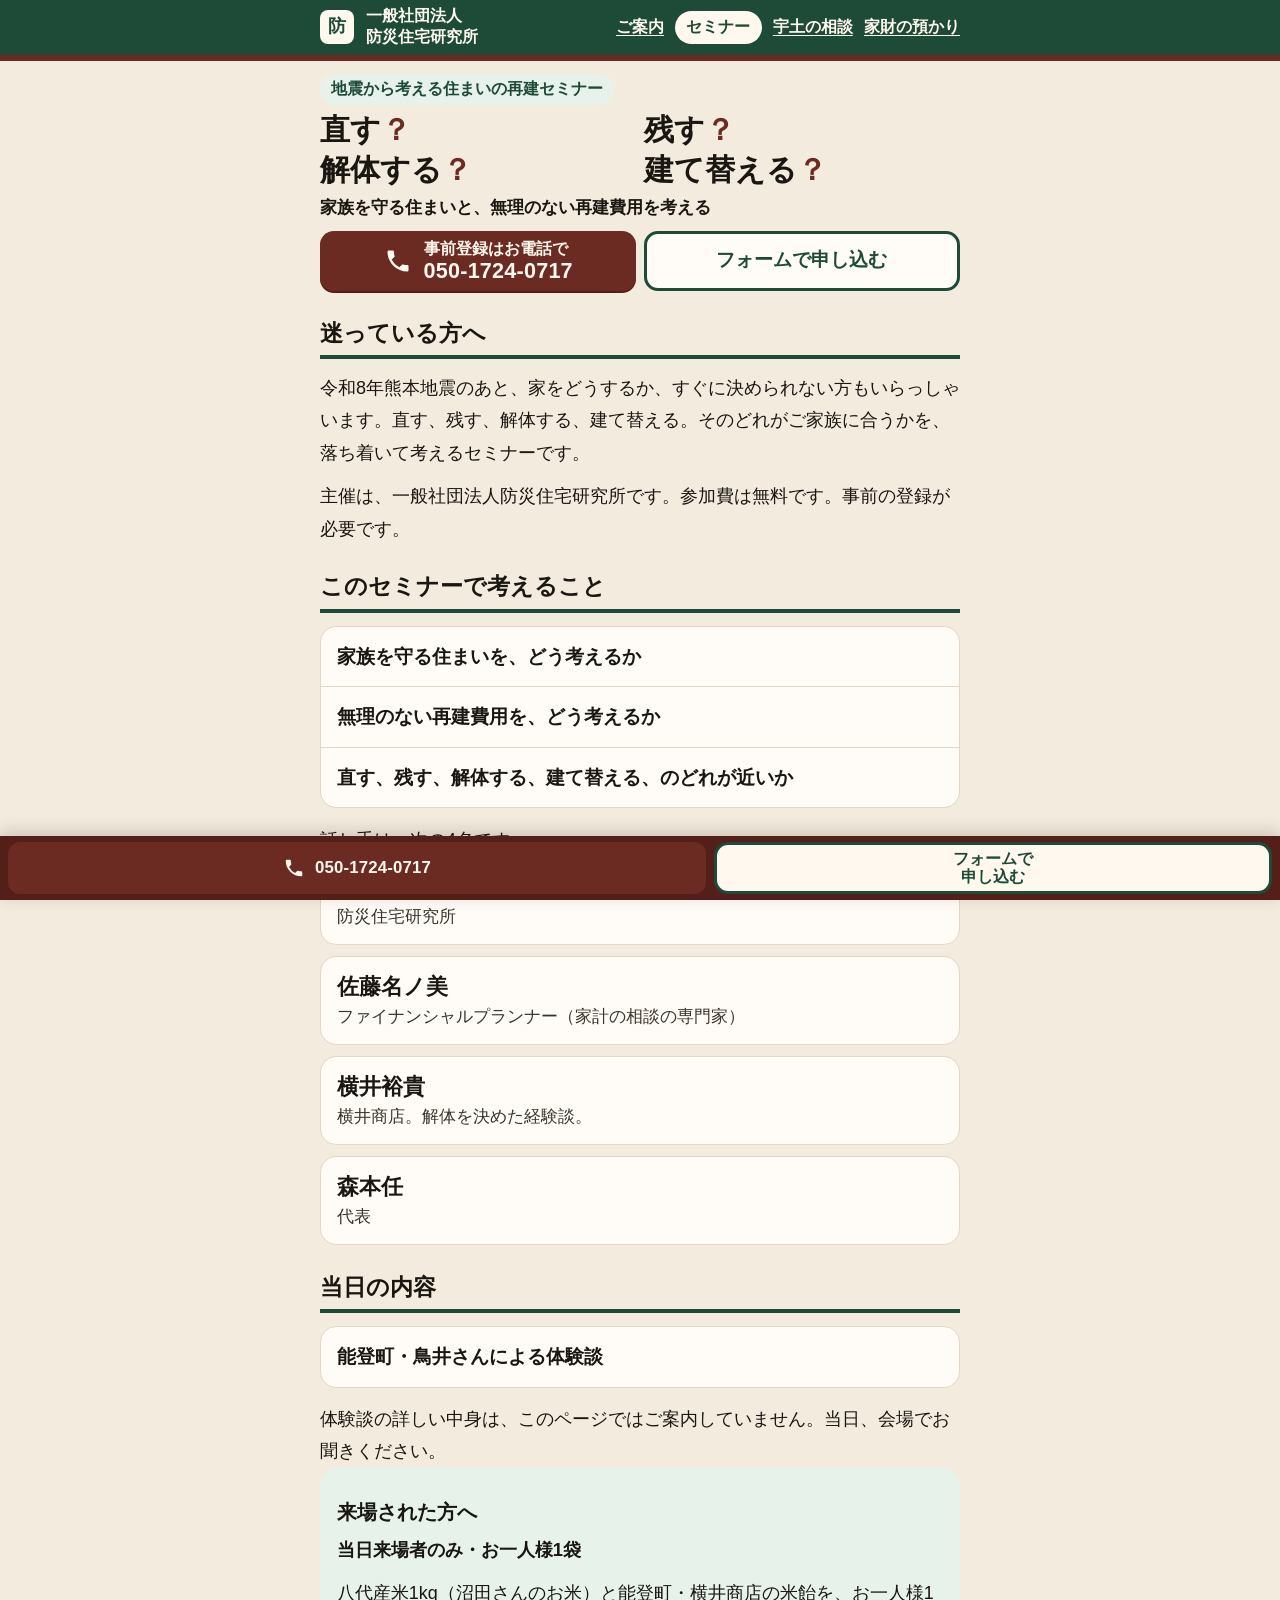
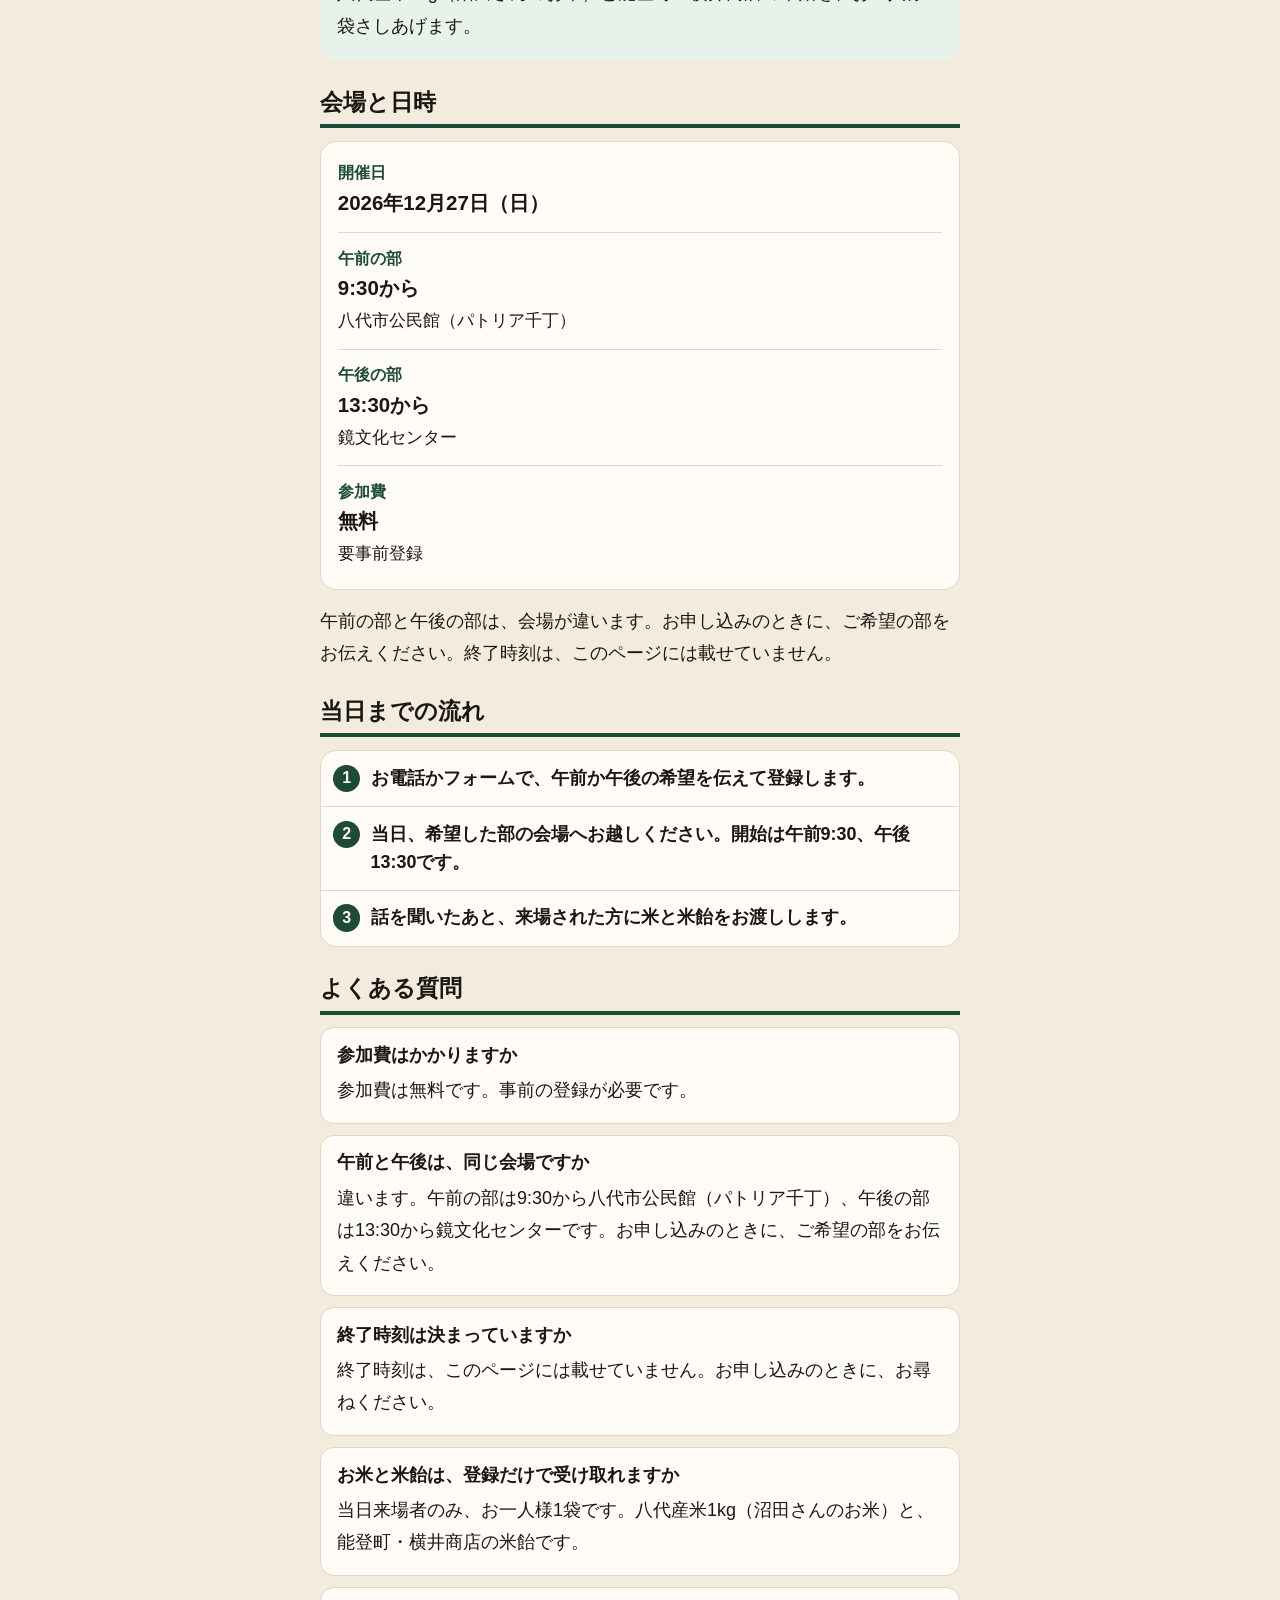
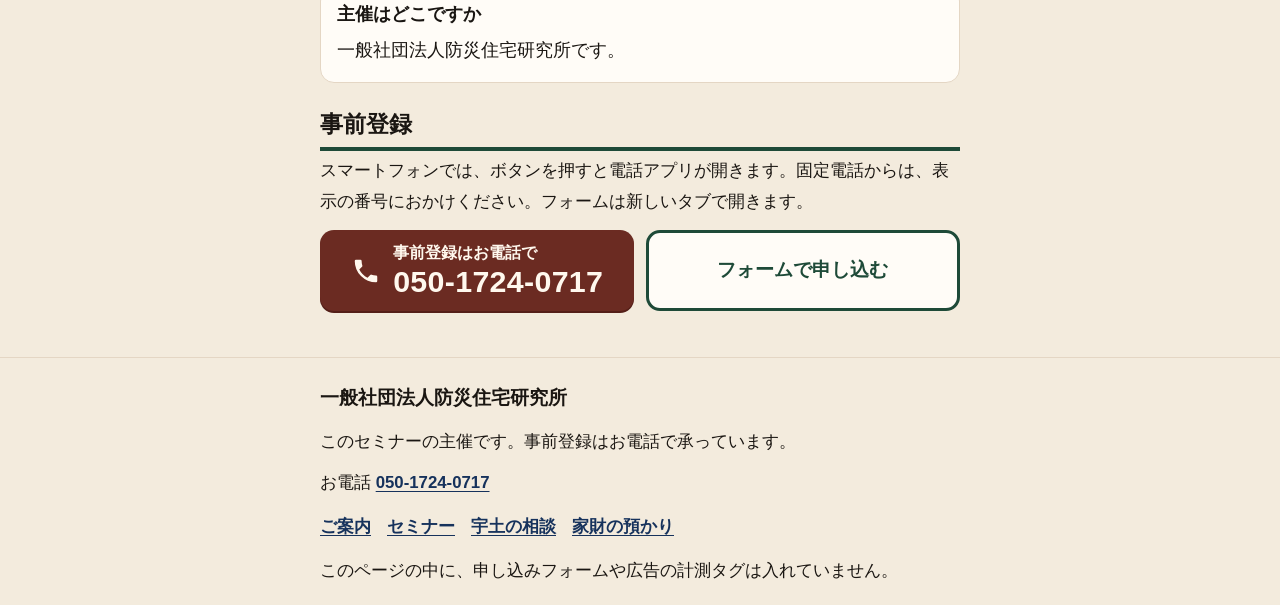
==== commit 0eeef3f3: "Show Morimoto in the header and slim the sticky bar Uto and storage use 株式会社Morimoto as the main nam" ====
--- a/lp/seminar/index.html
+++ b/lp/seminar/index.html
@@ -27,7 +27,7 @@
   <meta name="twitter:image" content="https://morimoto811-alt.github.io/-/assets/og-seminar.png">
   <link rel="icon" href="../assets/favicon.svg" type="image/svg+xml">
   <link rel="apple-touch-icon" href="../assets/apple-touch.png">
-  <link rel="stylesheet" href="../assets/style.css?v=4">
+  <link rel="stylesheet" href="../assets/style.css?v=5">
 </head>
 <body class="page-lp" data-form="seminar">
   <a class="skip" href="#main">本文へ</a>
@@ -210,7 +210,7 @@
         <span class="sticky-num">050-1724-0717</span>
       </span>
     </a>
-    <a class="form-btn" data-form-link hidden href="">フォームで申し込む<span class="visually-hidden">（新しいタブで開きます）</span></a>
+    <a class="form-btn" data-form-link hidden href="">フォームで<br>申し込む<span class="visually-hidden">（新しいタブで開きます）</span></a>
   </div>
   <script src="../config.js"></script>
   <script src="../assets/form-button.js"></script>
--- a/lp/assets/style.css
+++ b/lp/assets/style.css
@@ -573,6 +573,19 @@
   --sticky-space: 7.6rem;
 }
 
+body.page-lp.has-form {
+  --sticky-space: 0.75rem;
+}
+
+body.page-lp.sticky-on {
+  --sticky-space: 4.75rem;
+}
+
+body.page-lp .brand-company .brand-sub {
+  font-size: 0.8125rem;
+  line-height: 1.3;
+}
+
 body.page-lp .site-header {
   padding: 0.4rem 0 0.45rem;
 }
@@ -650,9 +663,63 @@
   font-size: 1.35rem;
 }
 
+body.page-lp .sticky-call {
+  grid-template-columns: 1fr;
+  align-items: stretch;
+  height: calc(64px + env(safe-area-inset-bottom, 0px));
+  padding: 6px 8px calc(6px + env(safe-area-inset-bottom, 0px));
+  gap: 8px;
+  box-shadow: 0 -4px 16px rgba(26, 22, 18, 0.18);
+  transform: translateY(110%);
+  visibility: hidden;
+  pointer-events: none;
+}
+
+body.page-lp .sticky-call.is-visible {
+  transform: none;
+  visibility: visible;
+  pointer-events: auto;
+}
+
+body.page-lp.has-form .sticky-call {
+  grid-template-columns: 1.25fr 1fr;
+}
+
 body.page-lp .sticky-call a:not(.form-btn),
 body.page-lp .sticky-call .form-btn {
-  min-height: 3.15rem;
+  min-height: 0;
+  height: 52px;
+  margin: 0;
+  padding: 0.15rem 0.45rem;
+  font-size: 1rem;
+  line-height: 1.15;
+}
+
+body.page-lp .sticky-call .sticky-kicker {
+  position: absolute;
+  width: 1px;
+  height: 1px;
+  padding: 0;
+  margin: -1px;
+  overflow: hidden;
+  clip: rect(0, 0, 0, 0);
+  white-space: nowrap;
+  border: 0;
+}
+
+body.page-lp .sticky-num {
+  font-size: 1.05rem;
+}
+
+body.page-lp .sticky-call .phone-icon {
+  width: 22px;
+  height: 22px;
+}
+
+@media (prefers-reduced-motion: reduce) {
+  body.page-lp .sticky-call {
+    transition: none;
+  }
 }
 
 .steps {
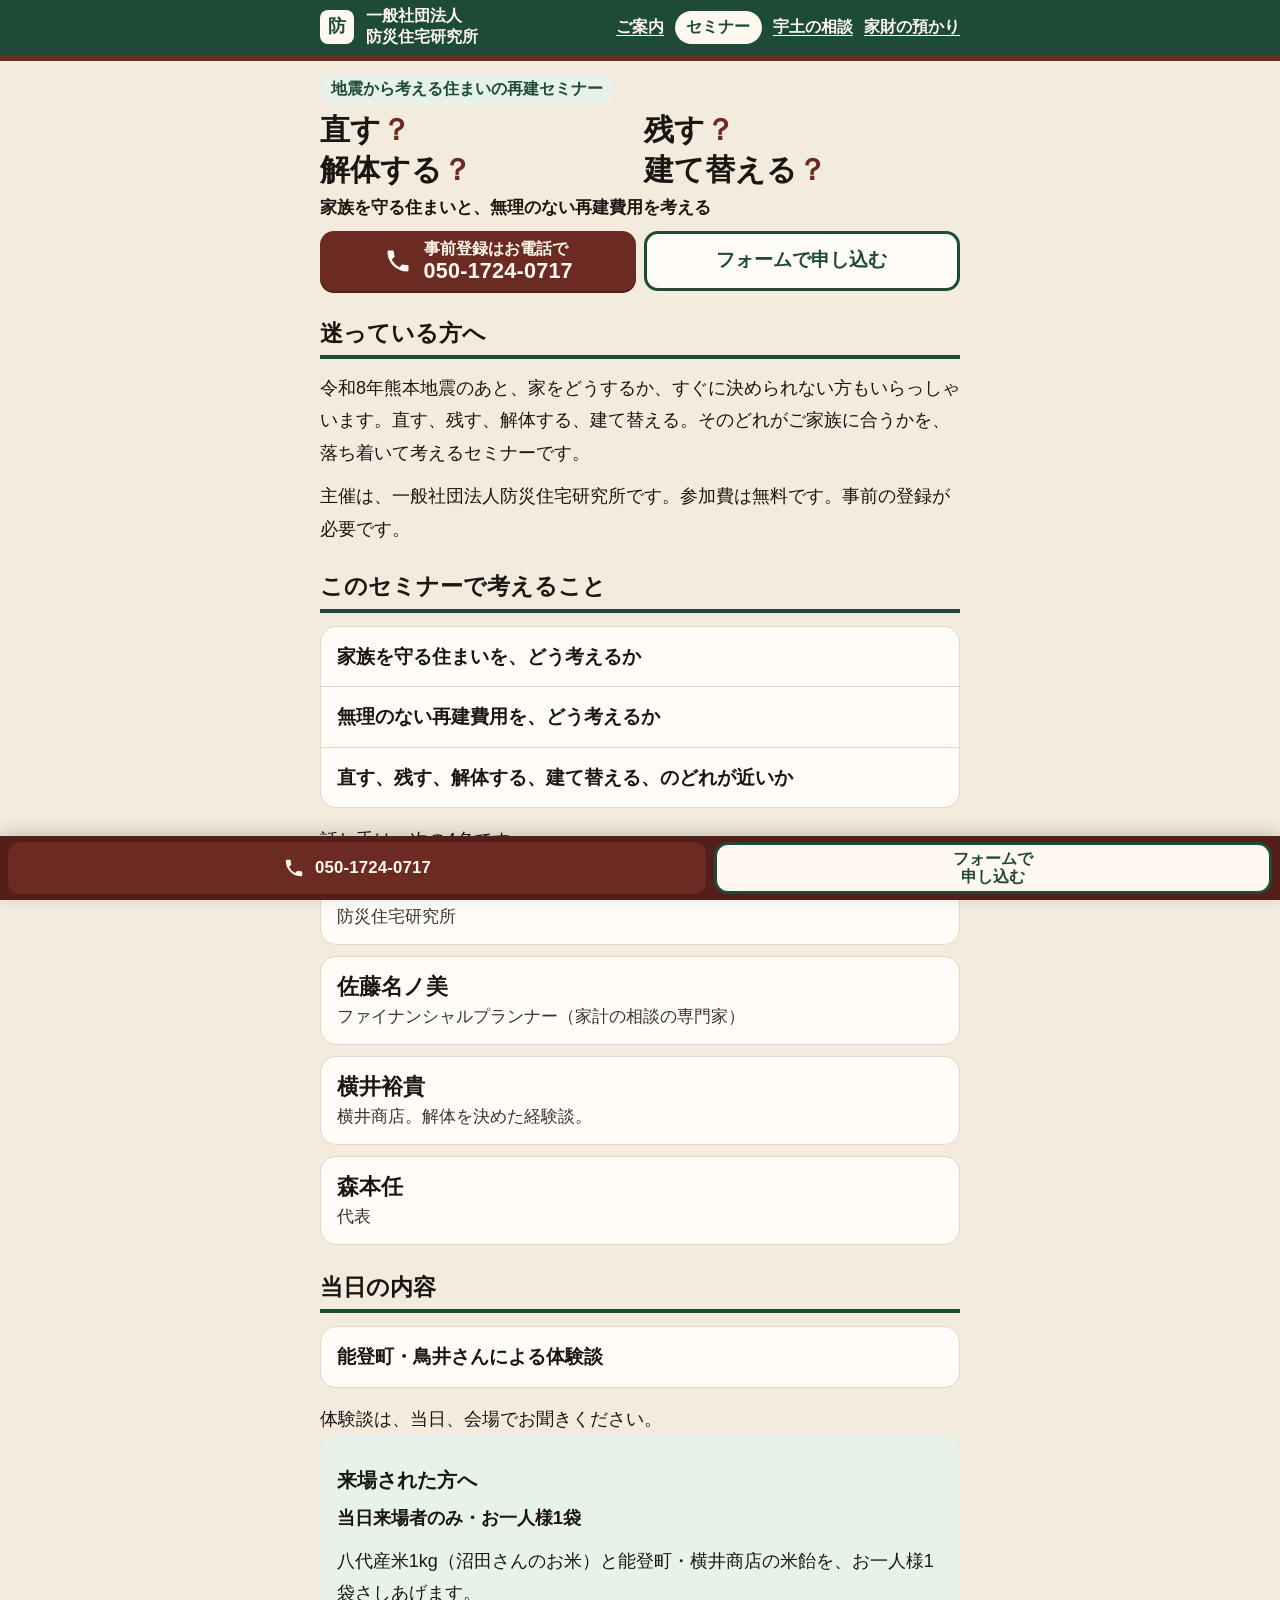
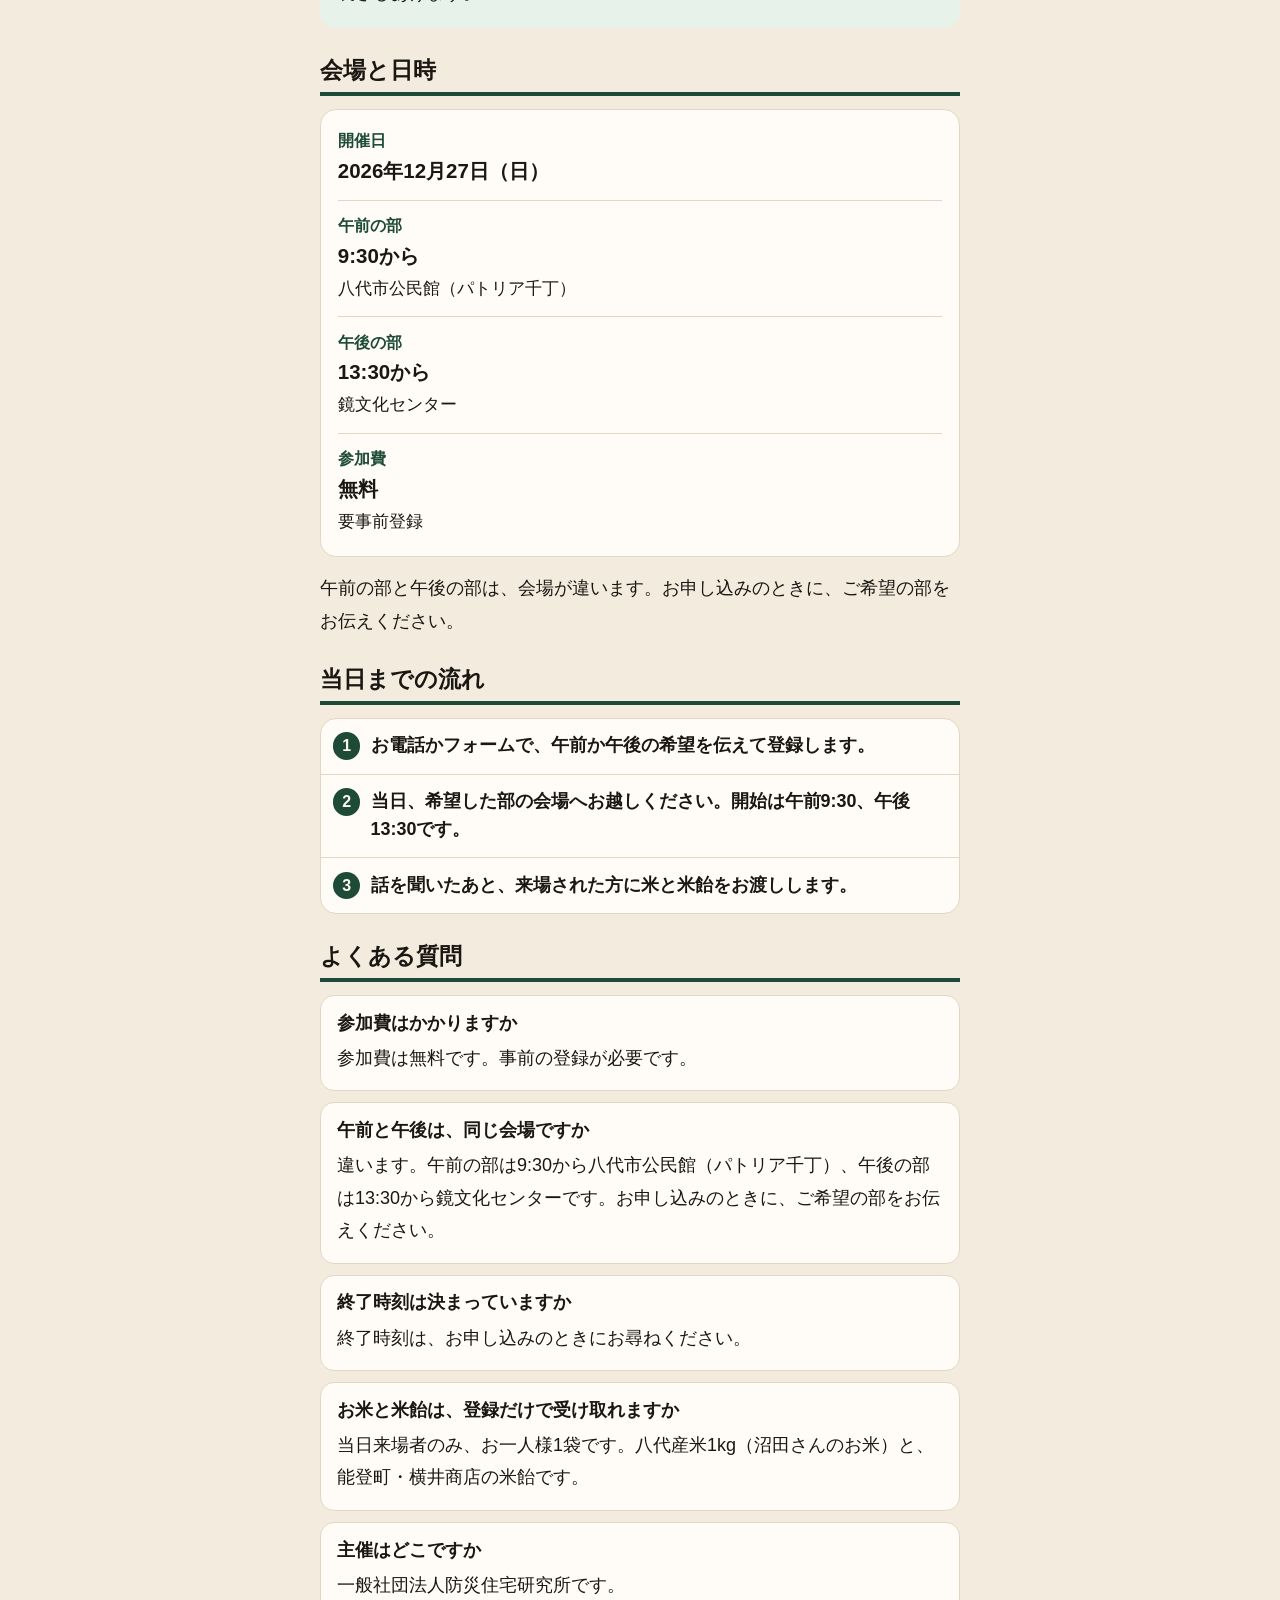
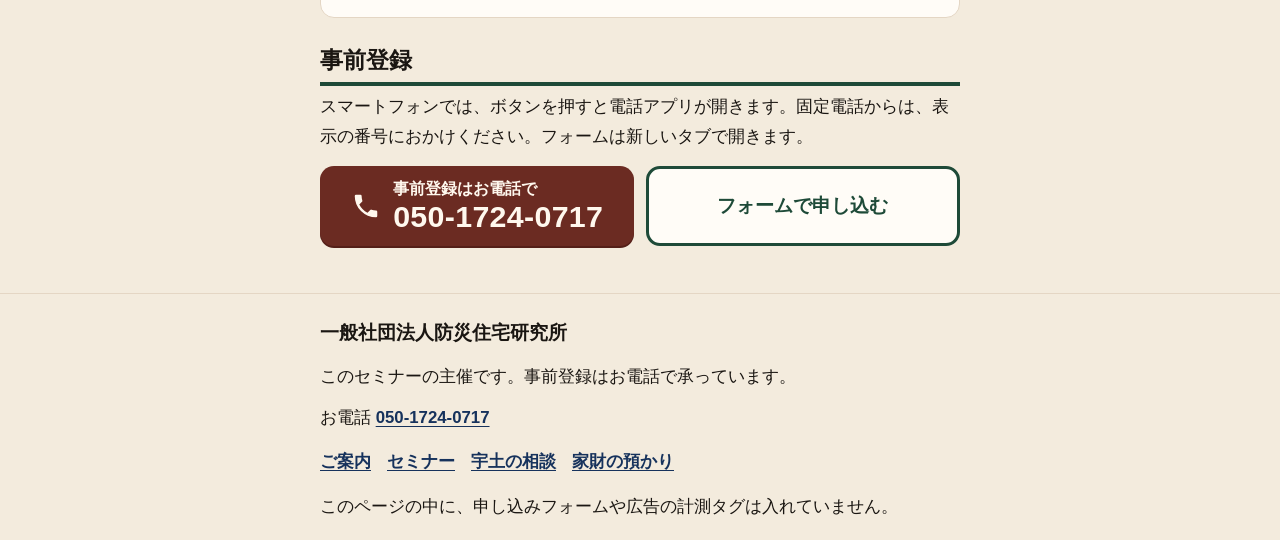
==== commit 7aa71995: "Rewrite page notes in customer-facing language Remove asides that explained what the page does not s" ====
--- a/lp/seminar/index.html
+++ b/lp/seminar/index.html
@@ -100,7 +100,7 @@
         <ul class="points">
           <li>能登町・鳥井さんによる体験談</li>
         </ul>
-        <p>体験談の詳しい中身は、このページではご案内していません。当日、会場でお聞きください。</p>
+        <p>体験談は、当日、会場でお聞きください。</p>
         <div class="gift">
           <h3 id="gift-title">来場された方へ</h3>
           <p class="gift-limit">当日来場者のみ・お一人様1袋</p>
@@ -130,7 +130,7 @@
             </div>
           </dl>
         </div>
-        <p>午前の部と午後の部は、会場が違います。お申し込みのときに、ご希望の部をお伝えください。終了時刻は、このページには載せていません。</p>
+        <p>午前の部と午後の部は、会場が違います。お申し込みのときに、ご希望の部をお伝えください。</p>
       </section>
 
       <section aria-labelledby="flow-title">
@@ -155,7 +155,7 @@
           </article>
           <article>
             <h3>終了時刻は決まっていますか</h3>
-            <p>終了時刻は、このページには載せていません。お申し込みのときに、お尋ねください。</p>
+            <p>終了時刻は、お申し込みのときにお尋ねください。</p>
           </article>
           <article>
             <h3>お米と米飴は、登録だけで受け取れますか</h3>
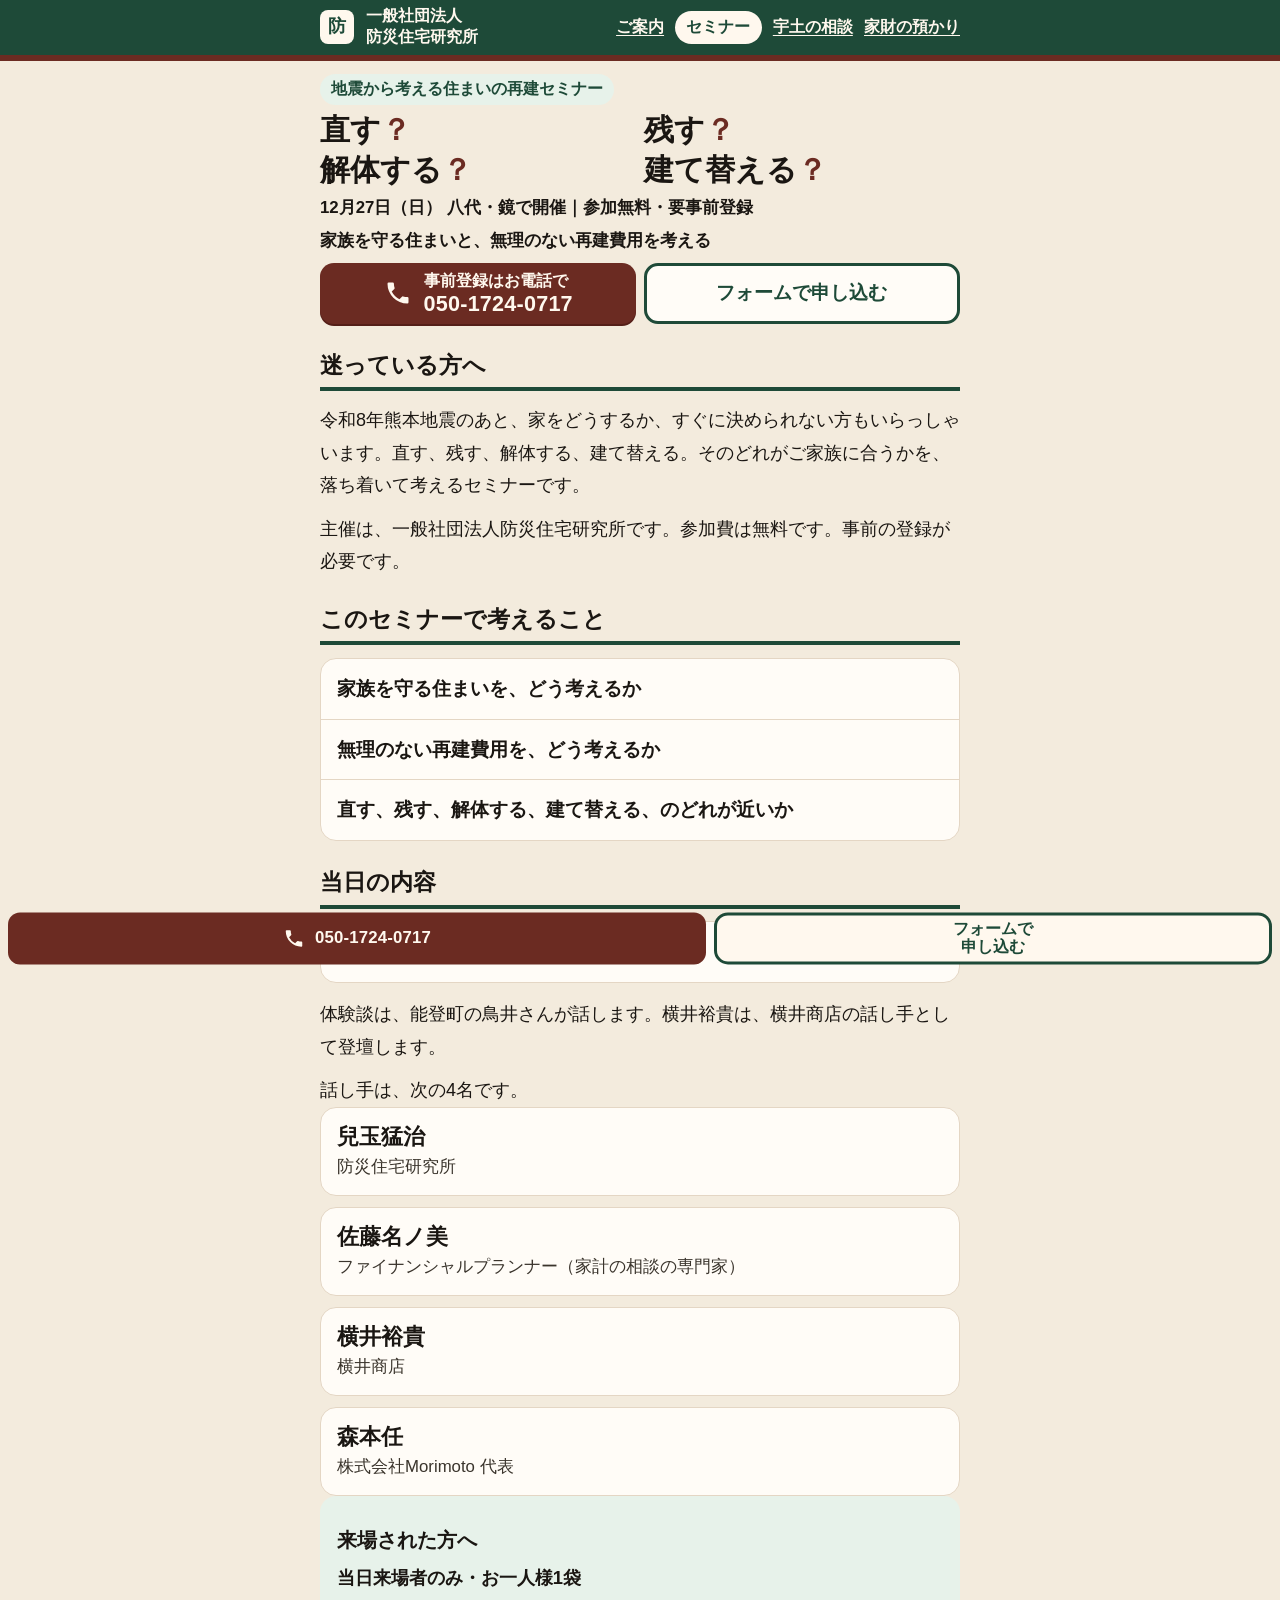
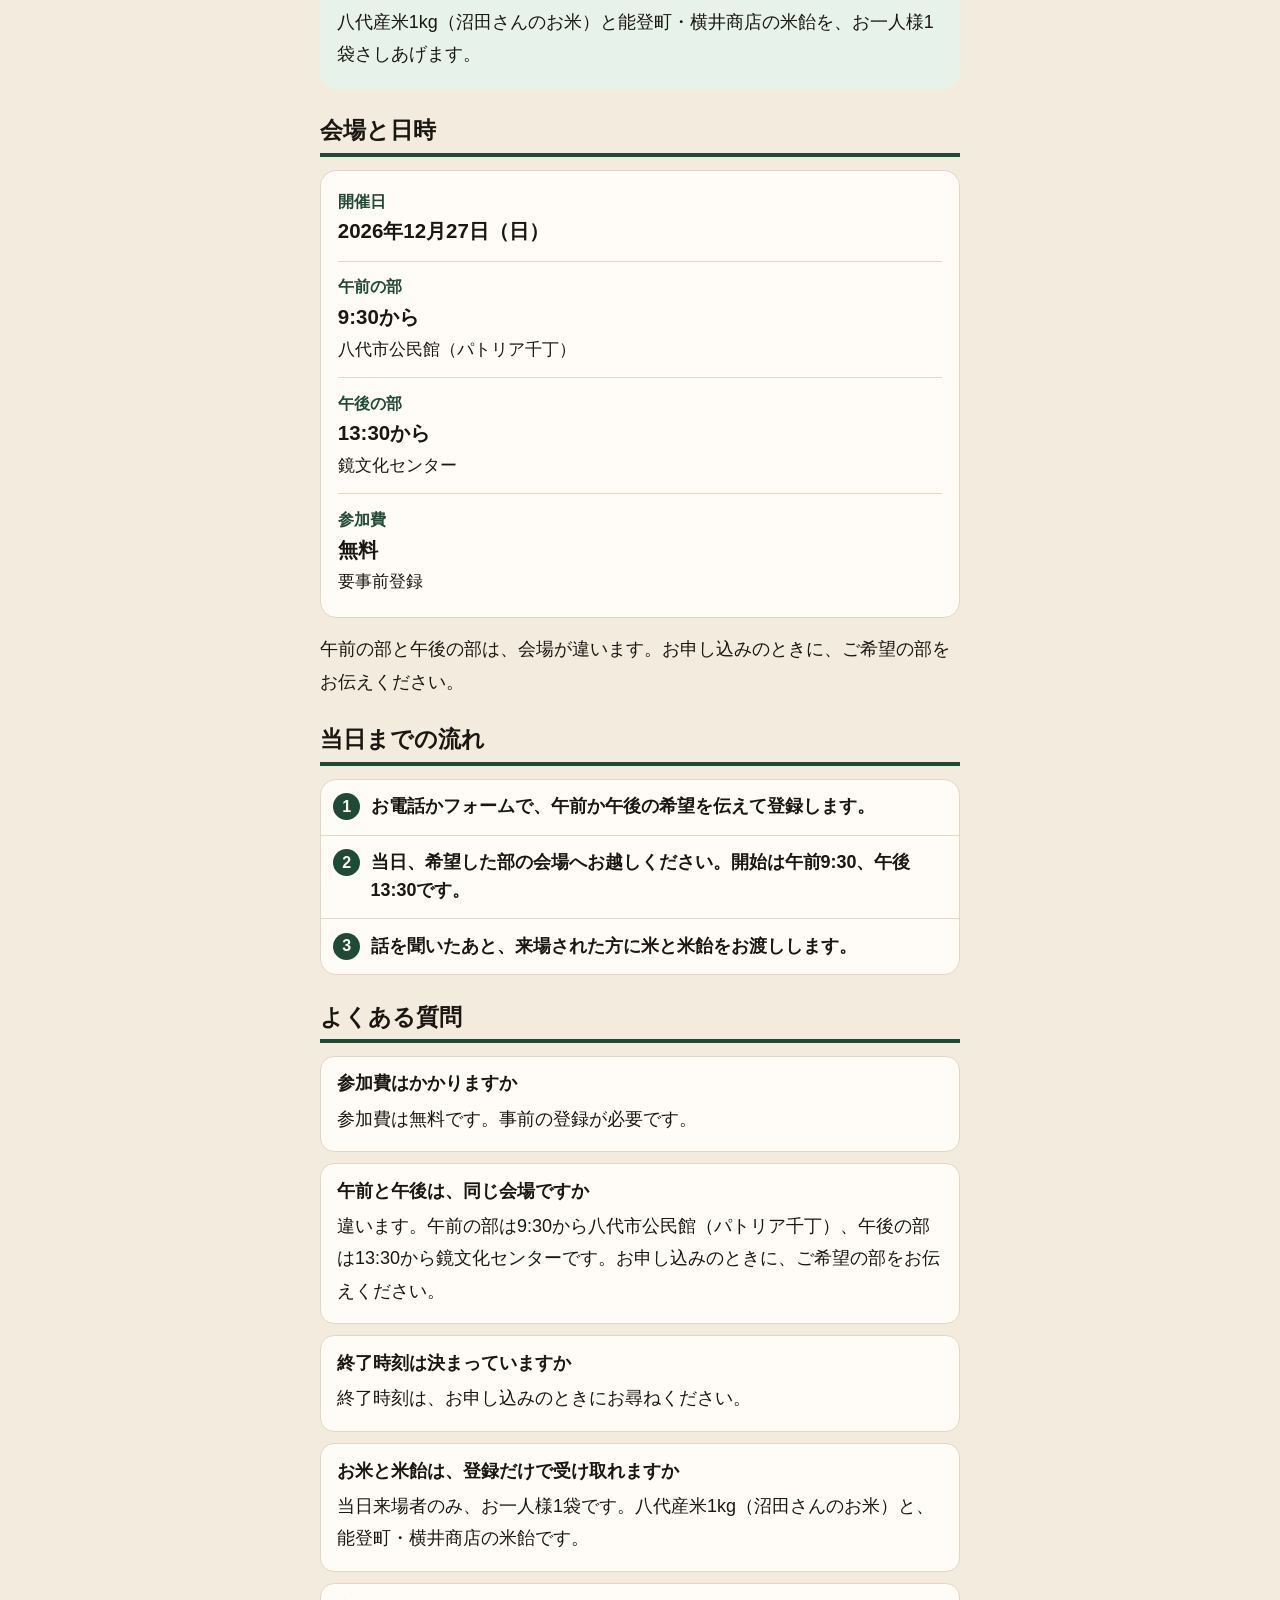
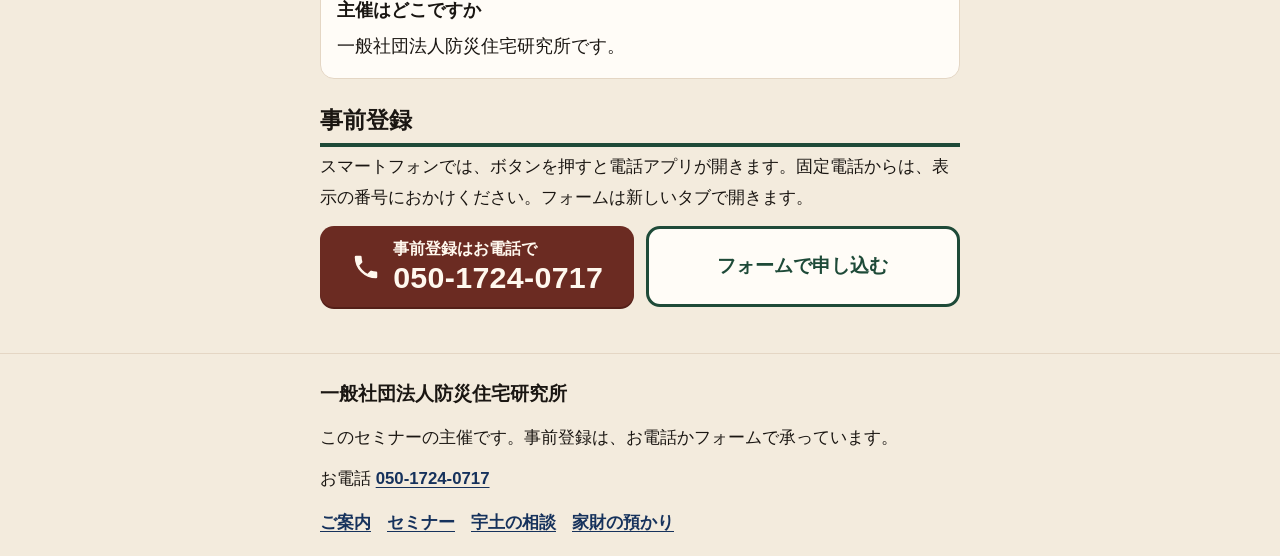
==== commit e6232e9c: "Align names and customer-facing wording Use 株式会社Morimoto on the Morimoto pages, separate Torii's tal" ====
--- a/lp/seminar/index.html
+++ b/lp/seminar/index.html
@@ -60,6 +60,7 @@
           <span>解体する<span class="q">？</span></span>
           <span>建て替える<span class="q">？</span></span>
         </h1>
+        <p class="hero-fact">12月27日（日） 八代・鏡で開催｜参加無料・要事前登録</p>
         <p class="lead">家族を守る住まいと、無理のない再建費用を考える</p>
         <div class="cta-actions">
           <a class="call-btn" href="tel:05017240717">
@@ -86,21 +87,21 @@
           <li>無理のない再建費用を、どう考えるか</li>
           <li>直す、残す、解体する、建て替える、のどれが近いか</li>
         </ul>
+      </section>
+
+      <section aria-labelledby="program-title">
+        <h2 id="program-title">当日の内容</h2>
+        <ul class="points">
+          <li>能登町・鳥井さんによる体験談</li>
+        </ul>
+        <p>体験談は、能登町の鳥井さんが話します。横井裕貴は、横井商店の話し手として登壇します。</p>
         <p>話し手は、次の4名です。</p>
         <ul class="people">
           <li><span class="name">兒玉猛治</span><span class="role">防災住宅研究所</span></li>
           <li><span class="name">佐藤名ノ美</span><span class="role">ファイナンシャルプランナー（家計の相談の専門家）</span></li>
-          <li><span class="name">横井裕貴</span><span class="role">横井商店。解体を決めた経験談。</span></li>
-          <li><span class="name">森本任</span><span class="role">代表</span></li>
-        </ul>
-      </section>
-
-      <section aria-labelledby="program-title">
-        <h2 id="program-title">当日の内容</h2>
-        <ul class="points">
-          <li>能登町・鳥井さんによる体験談</li>
-        </ul>
-        <p>体験談は、当日、会場でお聞きください。</p>
+          <li><span class="name">横井裕貴</span><span class="role">横井商店</span></li>
+          <li><span class="name">森本任</span><span class="role">株式会社Morimoto 代表</span></li>
+        </ul>
         <div class="gift">
           <h3 id="gift-title">来場された方へ</h3>
           <p class="gift-limit">当日来場者のみ・お一人様1袋</p>
@@ -188,7 +189,7 @@
   <footer class="site-footer">
     <div class="wrap">
       <p class="footer-name">一般社団法人防災住宅研究所</p>
-      <p>このセミナーの主催です。事前登録はお電話で承っています。</p>
+      <p>このセミナーの主催です。事前登録は、お電話かフォームで承っています。</p>
       <p>お電話 <a class="num" href="tel:05017240717">050-1724-0717</a></p>
       <ul class="footer-nav" role="list">
         <li><a href="../">ご案内</a></li>
@@ -196,7 +197,6 @@
         <li><a href="../uto/">宇土の相談</a></li>
         <li><a href="../storage/">家財の預かり</a></li>
       </ul>
-      <p class="footer-meta">このページの中に、申し込みフォームや広告の計測タグは入れていません。</p>
     </div>
   </footer>
 
--- a/lp/assets/style.css
+++ b/lp/assets/style.css
@@ -630,6 +630,13 @@
   margin-bottom: 0.35rem;
 }
 
+.hero-fact {
+  margin: 0.45rem 0 0;
+  font-size: 1.05rem;
+  font-weight: 800;
+  line-height: 1.5;
+}
+
 body.page-lp .hero h1 {
   font-size: clamp(1.55rem, 6.6vw, 2.15rem);
 }
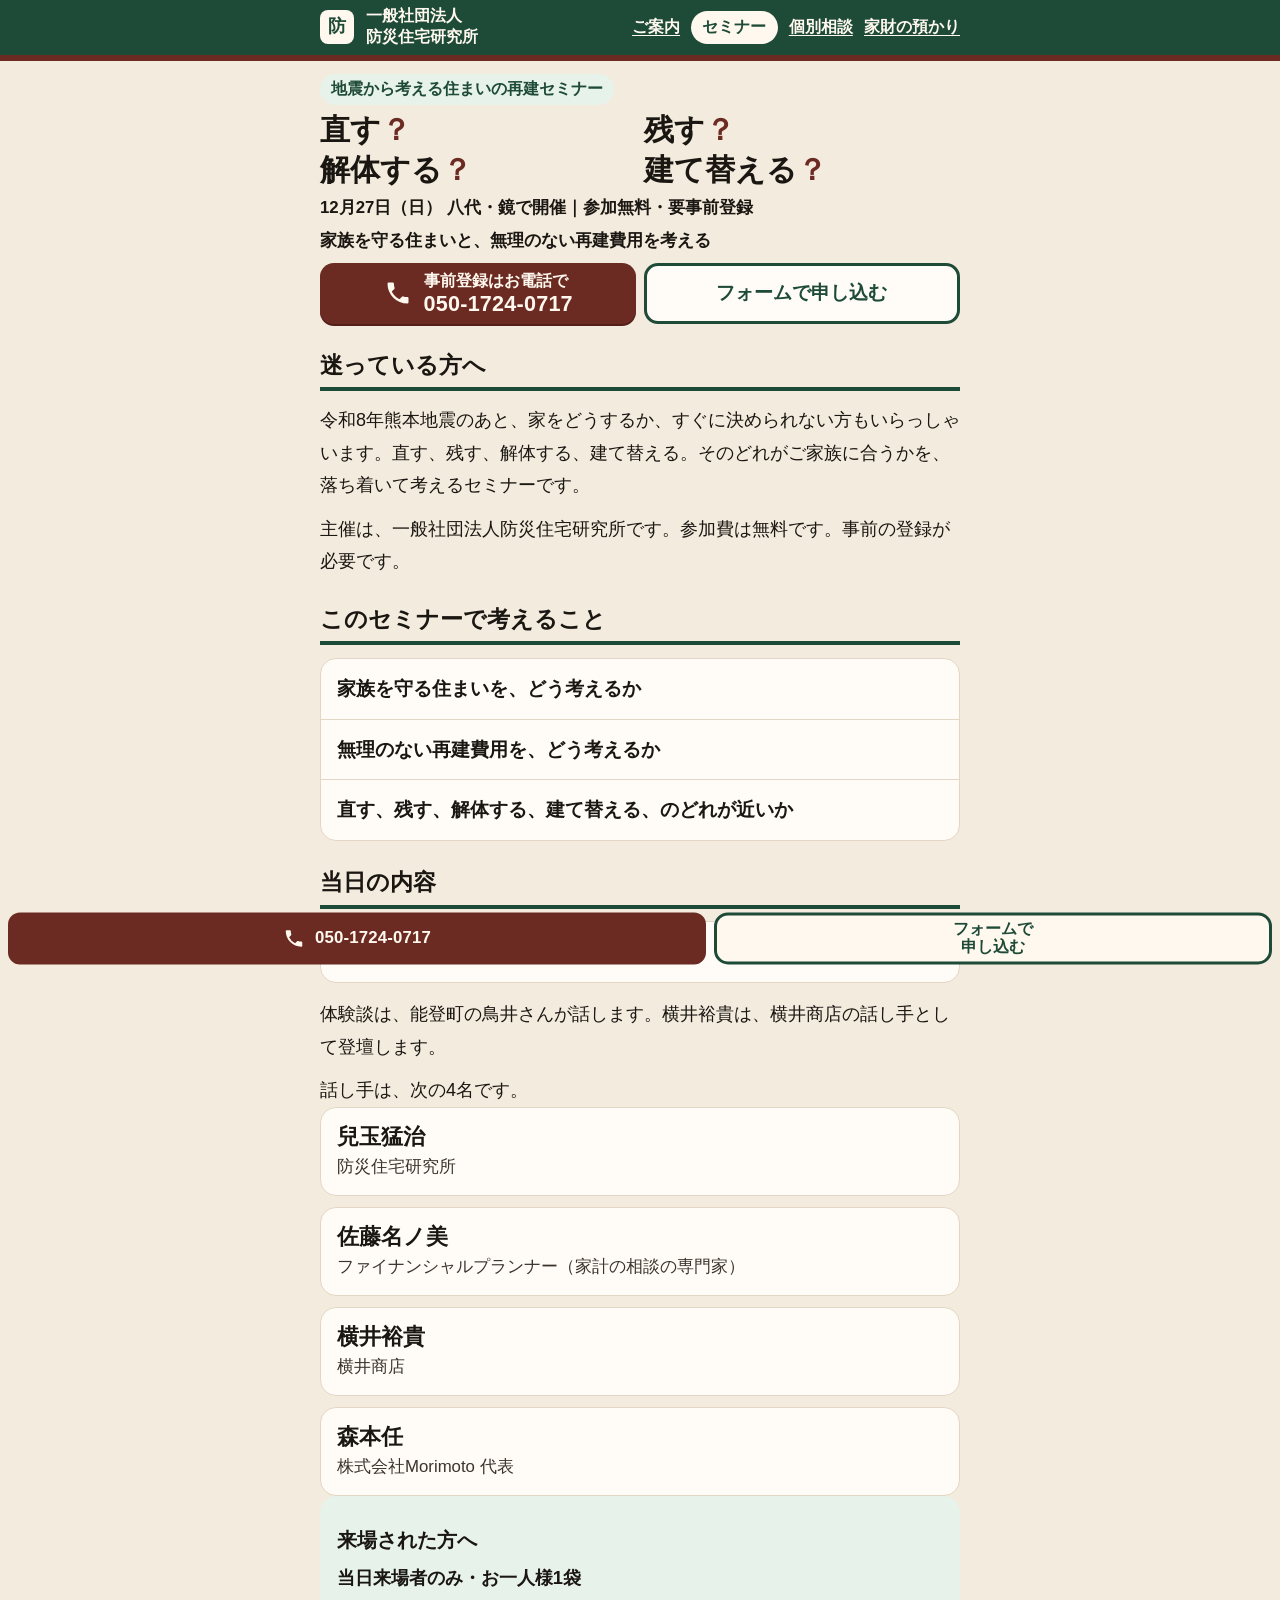
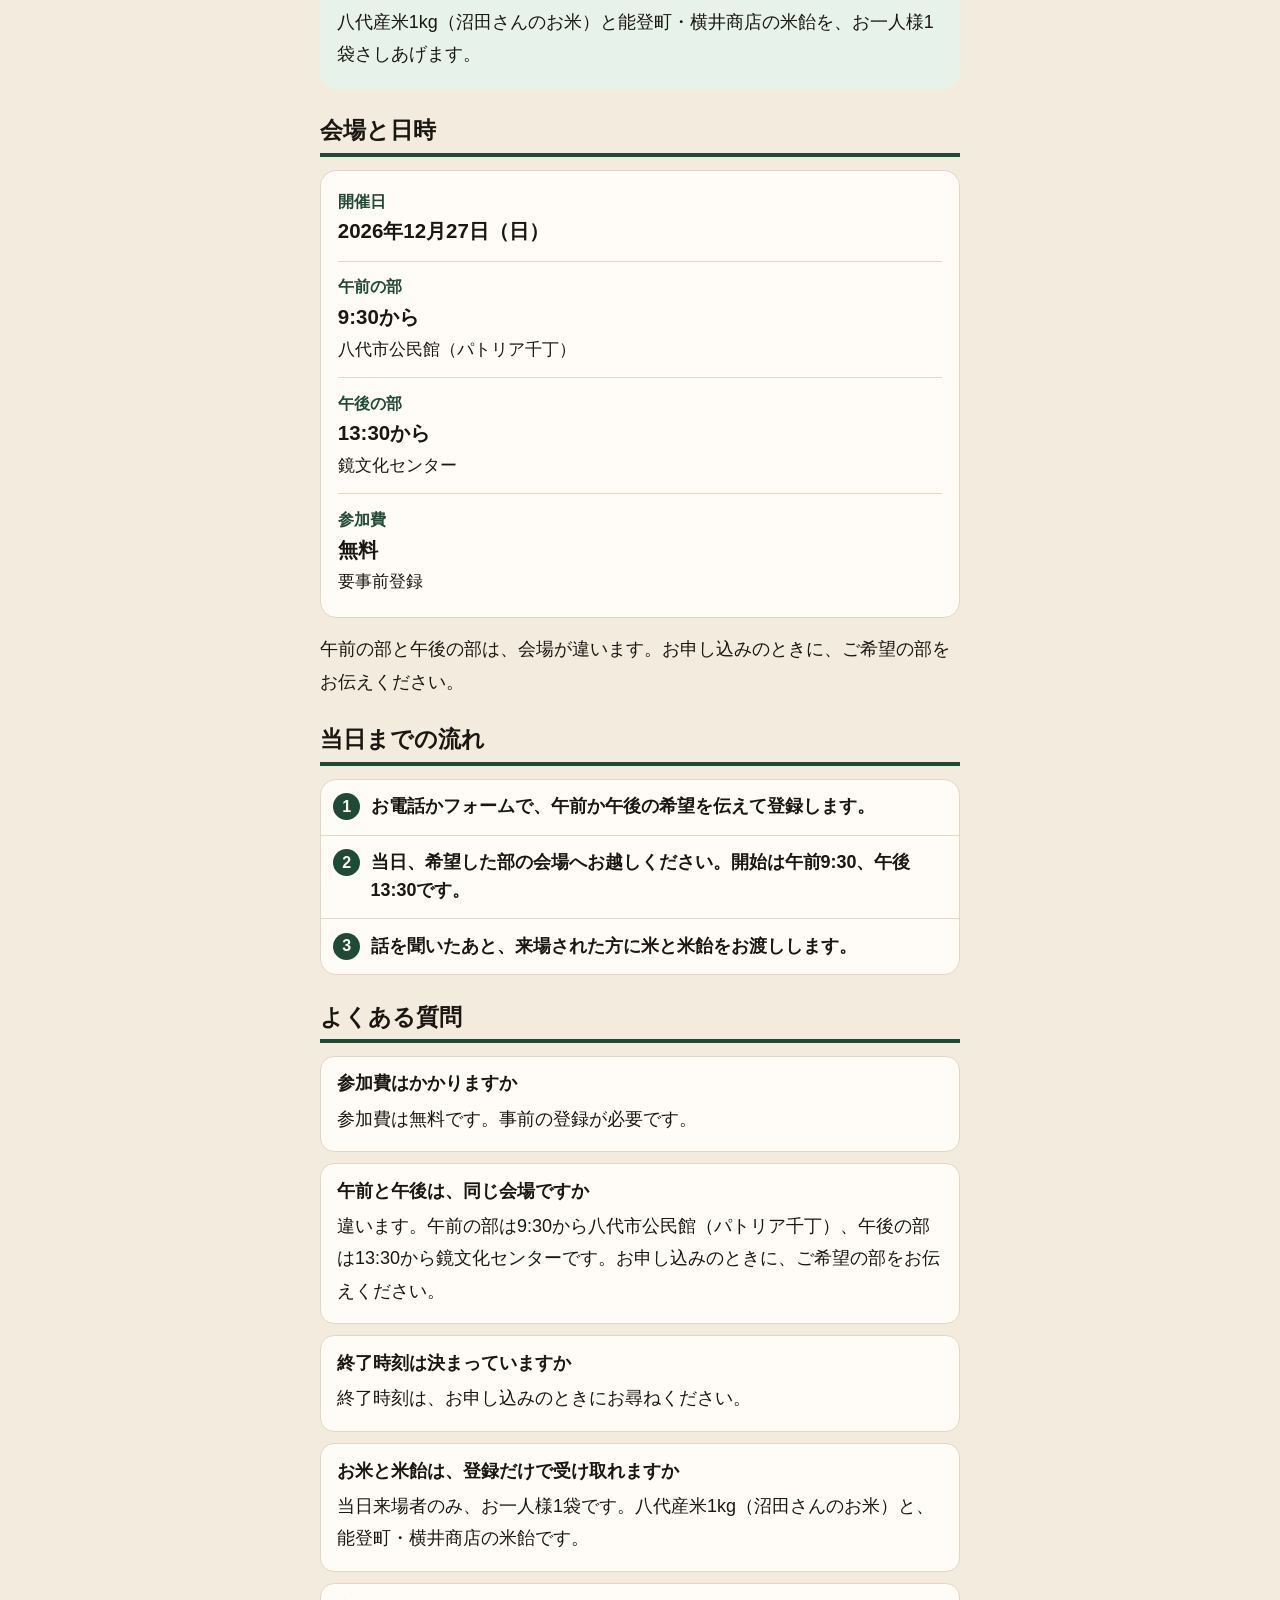
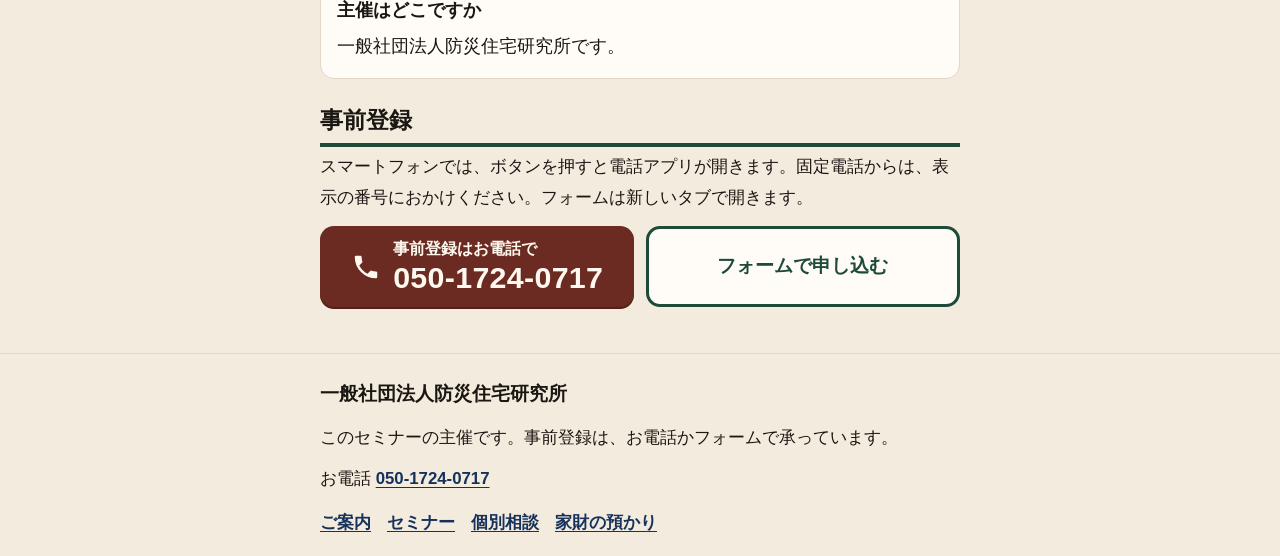
==== commit 22d0e73d: "Turn the Uto page into a Kumamoto consultation page Add lp/consult with an allowlisted area paramete" ====
--- a/lp/seminar/index.html
+++ b/lp/seminar/index.html
@@ -43,7 +43,7 @@
         <ul class="nav-list" role="list">
           <li><a href="../">ご案内</a></li>
           <li><span aria-current="page">セミナー</span></li>
-          <li><a href="../uto/">宇土の相談</a></li>
+          <li><a href="../consult/">個別相談</a></li>
           <li><a href="../storage/">家財の預かり</a></li>
         </ul>
       </nav>
@@ -194,7 +194,7 @@
       <ul class="footer-nav" role="list">
         <li><a href="../">ご案内</a></li>
         <li><a href="./">セミナー</a></li>
-        <li><a href="../uto/">宇土の相談</a></li>
+        <li><a href="../consult/">個別相談</a></li>
         <li><a href="../storage/">家財の預かり</a></li>
       </ul>
     </div>
